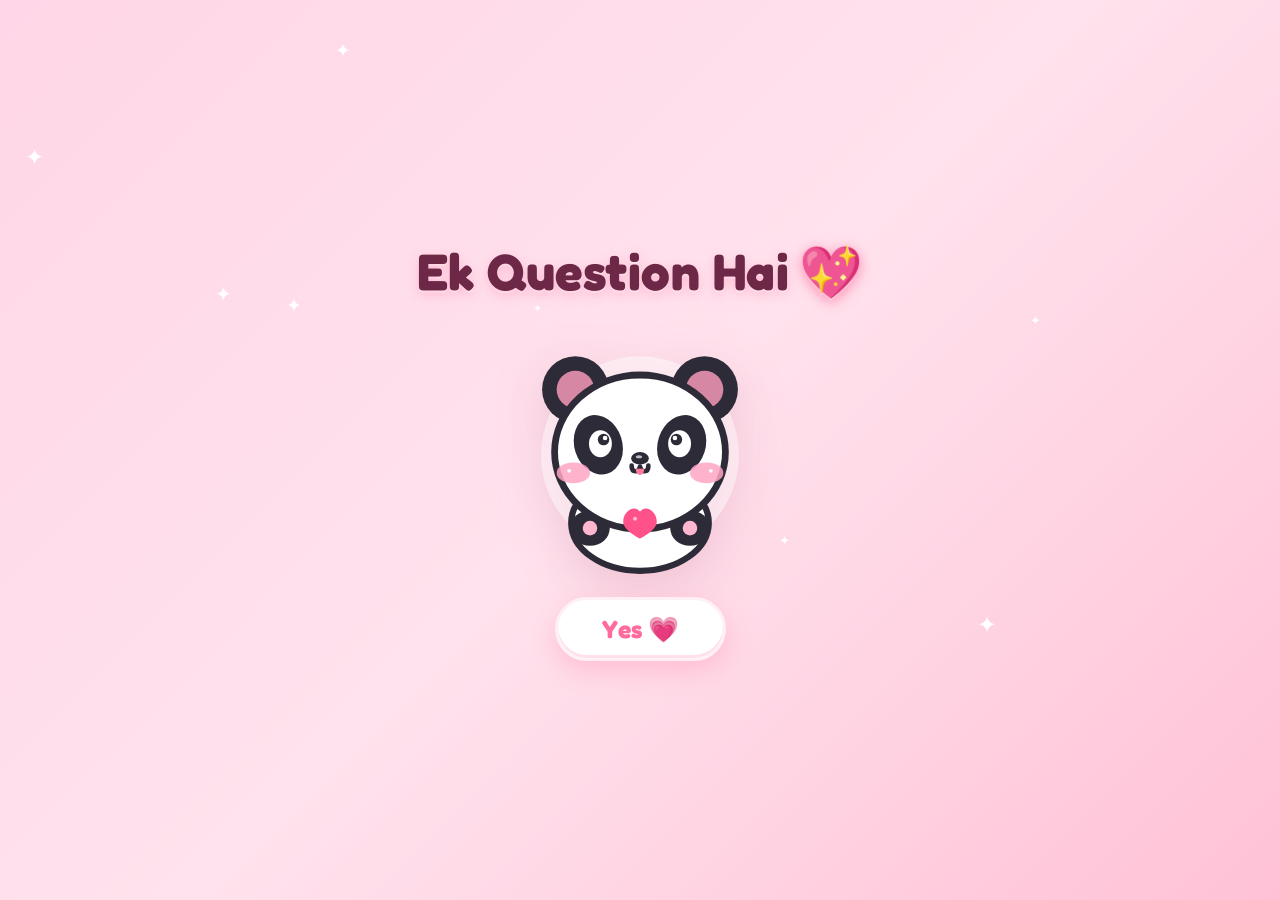
==== index.html @ 45eadbdf "done1" ====
<!DOCTYPE html>
<html lang="en">
<head>
  <meta charset="UTF-8">
  <meta name="viewport" content="width=device-width, initial-scale=1.0, maximum-scale=1.0, user-scalable=no">
  <title>Ek Question Hai 💖</title>
  
  <!-- Cute Google Fonts -->
  <link rel="preconnect" href="https://fonts.googleapis.com">
  <link rel="preconnect" href="https://fonts.gstatic.com" crossorigin>
  <link href="https://fonts.googleapis.com/css2?family=Fredoka:wght@400;500;600;700&family=Nunito:wght@600;700;800;900&display=swap" rel="stylesheet">

  <style>
    :root {
      --bg-start: #FFD6E7;
      --bg-end: #FFC1D6;
      --primary-pink: #FF6B9D;
      --primary-pink-dark: #FF4D87;
      --accent-pink: #FFA4C4;
      --text-color: #5C3246;
      --white: #FFFFFF;
      --shadow-soft: 0 10px 25px rgba(255, 107, 157, 0.25);
      --shadow-hover: 0 14px 30px rgba(255, 107, 157, 0.38);
    }

    * {
      margin: 0;
      padding: 0;
      box-sizing: border-box;
      user-select: none;
      -webkit-user-select: none;
    }

    html, body {
      width: 100%;
      height: 100%;
      overflow: hidden;
      font-family: 'Fredoka', 'Nunito', -apple-system, BlinkMacSystemFont, "Segoe UI", Roboto, cursive, sans-serif;
      background: linear-gradient(135deg, var(--bg-start) 0%, #FFE2ED 50%, var(--bg-end) 100%);
      color: var(--text-color);
    }

    /* Fullscreen Wrapper */
    .app-container {
      position: relative;
      width: 100%;
      height: 100%;
      display: flex;
      flex-direction: column;
      justify-content: center;
      align-items: center;
      transition: filter 0.4s ease, transform 0.4s ease;
      z-index: 10;
      padding: 20px;
    }

    /* Floating Particles Background */
    .background-decorations {
      position: fixed;
      top: 0;
      left: 0;
      width: 100%;
      height: 100%;
      pointer-events: none;
      overflow: hidden;
      z-index: 1;
    }

    .heart, .sparkle {
      position: absolute;
      opacity: 0;
      animation: floatUp 7s infinite linear;
    }

    @keyframes floatUp {
      0% {
        transform: translateY(110vh) scale(0.6) rotate(0deg);
        opacity: 0;
      }
      15% {
        opacity: 0.75;
      }
      80% {
        opacity: 0.75;
      }
      100% {
        transform: translateY(-15vh) scale(1.1) rotate(25deg);
        opacity: 0;
      }
    }

    @keyframes twinkle {
      0%, 100% {
        transform: scale(0.3) rotate(0deg);
        opacity: 0.2;
      }
      50% {
        transform: scale(1.2) rotate(45deg);
        opacity: 0.9;
      }
    }

    .twinkle-star {
      position: absolute;
      animation: twinkle 3s infinite ease-in-out;
    }

    /* Card / Content Container */
    .content-box {
      display: flex;
      flex-direction: column;
      align-items: center;
      justify-content: center;
      text-align: center;
      gap: 22px;
      z-index: 20;
    }

    /* Cute Heading */
    .title {
      font-size: clamp(2rem, 5.5vw, 3.2rem);
      font-weight: 700;
      color: #6d2847;
      text-shadow: 0 4px 12px rgba(255, 120, 166, 0.35), 0 2px 0 #ffffff88;
      letter-spacing: 0.5px;
      animation: gentlePulse 3s ease-in-out infinite;
      display: flex;
      align-items: center;
      gap: 10px;
    }

    .title .heart-icon {
      display: inline-block;
      animation: heartbeat 1.4s ease-in-out infinite;
      filter: drop-shadow(0 2px 6px rgba(255, 77, 135, 0.4));
    }

    @keyframes gentlePulse {
      0%, 100% { transform: scale(1); }
      50% { transform: scale(1.025); }
    }

    @keyframes heartbeat {
      0%, 100% { transform: scale(1); }
      14% { transform: scale(1.25); }
      28% { transform: scale(1); }
      42% { transform: scale(1.2); }
      70% { transform: scale(1); }
    }

    /* Panda Illustration Container */
    .panda-wrapper {
      position: relative;
      width: clamp(190px, 32vw, 250px);
      height: clamp(190px, 32vw, 250px);
      display: flex;
      align-items: center;
      justify-content: center;
      animation: pandaFloat 4s ease-in-out infinite;
      filter: drop-shadow(0 15px 25px rgba(180, 80, 120, 0.2));
    }

    .panda-svg {
      width: 100%;
      height: 100%;
      animation: pandaBreathe 4s ease-in-out infinite;
      transform-origin: center bottom;
    }

    @keyframes pandaFloat {
      0%, 100% {
        transform: translateY(0px) rotate(0deg);
      }
      25% {
        transform: translateY(-8px) rotate(-1.5deg);
      }
      75% {
        transform: translateY(5px) rotate(1.5deg);
      }
    }

    @keyframes pandaBreathe {
      0%, 100% {
        transform: scale(1, 1);
      }
      50% {
        transform: scale(1.035, 0.975);
      }
    }

    /* Yes Button */
    .btn-yes {
      position: relative;
      background: var(--white);
      color: var(--primary-pink);
      border: 3px solid #FFF0F5;
      outline: none;
      padding: 14px 44px;
      font-size: clamp(1.25rem, 3.2vw, 1.55rem);
      font-family: inherit;
      font-weight: 700;
      border-radius: 50px;
      cursor: pointer;
      box-shadow: var(--shadow-soft), inset 0 -3px 0 #ffe0eb;
      transition: all 0.25s cubic-bezier(0.34, 1.56, 0.64, 1);
      display: flex;
      align-items: center;
      gap: 10px;
    }

    .btn-yes:hover {
      transform: translateY(-5px) scale(1.06);
      box-shadow: var(--shadow-hover), inset 0 -3px 0 #ffe0eb;
      background: #FFFFFF;
      color: var(--primary-pink-dark);
      border-color: #ffffff;
    }

    .btn-yes:active {
      transform: translateY(2px) scale(0.96);
      box-shadow: 0 4px 10px rgba(255, 107, 157, 0.25);
    }

    /* Modal Backdrop / Overlay */
    .modal-overlay {
      position: fixed;
      top: 0;
      left: 0;
      width: 100%;
      height: 100%;
      background: rgba(80, 20, 50, 0.28);
      backdrop-filter: blur(8px);
      -webkit-backdrop-filter: blur(8px);
      display: flex;
      align-items: center;
      justify-content: center;
      opacity: 0;
      visibility: hidden;
      transition: opacity 0.35s ease, visibility 0.35s ease;
      z-index: 100;
      padding: 20px;
    }

    .modal-overlay.active {
      opacity: 1;
      visibility: visible;
    }

    /* Modal Card */
    .modal-card {
      background: rgba(255, 255, 255, 0.94);
      backdrop-filter: blur(16px);
      -webkit-backdrop-filter: blur(16px);
      border: 3px solid rgba(255, 255, 255, 0.9);
      border-radius: 36px;
      padding: clamp(28px, 6vw, 42px) clamp(24px, 5vw, 38px);
      width: 100%;
      max-width: 440px;
      text-align: center;
      box-shadow: 0 25px 60px rgba(180, 60, 110, 0.25), 0 0 0 1px rgba(255, 255, 255, 0.6);
      transform: scale(0.7) translateY(20px);
      opacity: 0;
      transition: transform 0.4s cubic-bezier(0.34, 1.56, 0.64, 1), opacity 0.35s ease;
      display: flex;
      flex-direction: column;
      align-items: center;
      gap: 20px;
    }

    .modal-overlay.active .modal-card {
      transform: scale(1) translateY(0);
      opacity: 1;
    }

    .modal-overlay.closing .modal-card {
      transform: scale(0.85) translateY(15px);
      opacity: 0;
    }

    /* Modal Title */
    .modal-title {
      font-size: clamp(1.6rem, 4.5vw, 2.1rem);
      font-weight: 700;
      color: #632342;
      line-height: 1.35;
      text-shadow: 0 2px 4px rgba(255, 107, 157, 0.15);
    }

    /* Tiny Smiling Panda in Modal */
    .mini-panda-box {
      width: 110px;
      height: 110px;
      margin: 4px auto;
      filter: drop-shadow(0 8px 16px rgba(255, 105, 180, 0.2));
      animation: miniPandaWiggle 3s ease-in-out infinite;
    }

    @keyframes miniPandaWiggle {
      0%, 100% { transform: rotate(0deg) scale(1); }
      25% { transform: rotate(-5deg) scale(1.05); }
      75% { transform: rotate(5deg) scale(1.05); }
    }

    /* Modal Close Button */
    .btn-close {
      background: linear-gradient(135deg, #FF7BA5, #FF528A);
      color: var(--white);
      border: none;
      outline: none;
      padding: 12px 36px;
      font-size: 1.2rem;
      font-family: inherit;
      font-weight: 700;
      border-radius: 50px;
      cursor: pointer;
      box-shadow: 0 8px 20px rgba(255, 82, 138, 0.38), inset 0 2px 0 rgba(255, 255, 255, 0.35);
      transition: all 0.2s cubic-bezier(0.34, 1.56, 0.64, 1);
      letter-spacing: 0.3px;
    }

    .btn-close:hover {
      transform: translateY(-3px) scale(1.06);
      box-shadow: 0 12px 24px rgba(255, 82, 138, 0.48);
      background: linear-gradient(135deg, #FF6998, #FF407A);
    }

    .btn-close:active {
      transform: translateY(1px) scale(0.96);
    }

    /* Confetti Particle on Click */
    .burst-heart {
      position: fixed;
      pointer-events: none;
      z-index: 150;
      animation: heartBurst 1.2s forwards cubic-bezier(0.12, 0.84, 0.4, 1);
    }

    @keyframes heartBurst {
      0% {
        transform: translate(0, 0) scale(0.4) rotate(0deg);
        opacity: 1;
      }
      100% {
        transform: translate(var(--tx), var(--ty)) scale(1.4) rotate(var(--rot));
        opacity: 0;
      }
    }
  </style>
</head>
<body>

  <!-- Floating Background Hearts & Sparkles -->
  <div class="background-decorations" id="bgDecorations"></div>

  <!-- Main View -->
  <main class="app-container" id="appContainer">
    <div class="content-box">
      <!-- Heading -->
      <h1 class="title">
        Ek Question Hai <span class="heart-icon">💖</span>
      </h1>

      <!-- Cute Panda SVG -->
      <div class="panda-wrapper" aria-label="Cute Kawaii Panda">
        <svg class="panda-svg" viewBox="0 0 240 240" fill="none" xmlns="http://www.w3.org/2000/svg">
          <!-- Soft Background Glow -->
          <circle cx="120" cy="125" r="95" fill="rgba(255, 255, 255, 0.45)" />

          <!-- Panda Ears -->
          <!-- Left Ear -->
          <circle cx="58" cy="62" r="32" fill="#2E2B38" />
          <circle cx="58" cy="62" r="18" fill="#FF9EBE" opacity="0.8" />
          <!-- Right Ear -->
          <circle cx="182" cy="62" r="32" fill="#2E2B38" />
          <circle cx="182" cy="62" r="18" fill="#FF9EBE" opacity="0.8" />

          <!-- Panda Body (Peeking behind head) -->
          <ellipse cx="120" cy="190" rx="66" ry="46" fill="#FFFFFF" stroke="#2E2B38" stroke-width="6" />
          
          <!-- Cute Paws holding small heart -->
          <ellipse cx="72" cy="195" rx="19" ry="17" fill="#2E2B38" />
          <circle cx="72" cy="195" r="7" fill="#FFB7CF" />
          <ellipse cx="168" cy="195" rx="19" ry="17" fill="#2E2B38" />
          <circle cx="168" cy="195" r="7" fill="#FFB7CF" />

          <!-- Panda Head -->
          <ellipse cx="120" cy="122" rx="82" ry="74" fill="#FFFFFF" stroke="#2E2B38" stroke-width="6.5" />

          <!-- Eye Patches (Rotated kawaii oval patches) -->
          <ellipse cx="80" cy="115" rx="23" ry="29" fill="#2E2B38" transform="rotate(-18 80 115)" />
          <ellipse cx="160" cy="115" rx="23" ry="29" fill="#2E2B38" transform="rotate(18 160 115)" />

          <!-- Sparkly Eyes -->
          <!-- Left Eye -->
          <ellipse cx="82" cy="114" rx="11" ry="13" fill="#FFFFFF" />
          <circle cx="85" cy="110" r="5.5" fill="#2E2B38" />
          <circle cx="86.5" cy="108.5" r="2.2" fill="#FFFFFF" />
          <circle cx="80" cy="118" r="1.6" fill="#FFFFFF" />

          <!-- Right Eye -->
          <ellipse cx="158" cy="114" rx="11" ry="13" fill="#FFFFFF" />
          <circle cx="155" cy="110" r="5.5" fill="#2E2B38" />
          <circle cx="153.5" cy="108.5" r="2.2" fill="#FFFFFF" />
          <circle cx="160" cy="118" r="1.6" fill="#FFFFFF" />

          <!-- Rosy Blushing Cheeks -->
          <ellipse cx="56" cy="142" rx="16" ry="10" fill="#FFA5C3" opacity="0.85" />
          <ellipse cx="184" cy="142" rx="16" ry="10" fill="#FFA5C3" opacity="0.85" />
          <!-- Tiny Cheek Sparkles -->
          <circle cx="52" cy="140" r="1.8" fill="#FFFFFF" />
          <circle cx="188" cy="140" r="1.8" fill="#FFFFFF" />

          <!-- Cute Nose -->
          <ellipse cx="120" cy="128" rx="8.5" ry="6" fill="#2E2B38" />
          <ellipse cx="119" cy="126.5" rx="3" ry="1.5" fill="#FFFFFF" opacity="0.7" />

          <!-- Happy Cat/W-shaped Mouth -->
          <path d="M 112 135 C 112 142 119 142 120 136 C 121 142 128 142 128 135" stroke="#2E2B38" stroke-width="4.5" stroke-linecap="round" stroke-linejoin="round" fill="none" />
          
          <!-- Open sweet smile tongue -->
          <path d="M 116 138 C 116 146 124 146 124 138 Z" fill="#FF7B9D" />

          <!-- Little Heart Between Paws -->
          <g transform="translate(120, 186) scale(0.95)">
            <path d="M 0 -7 C -6 -15 -17 -7 -17 3 C -17 12 0 20 0 20 C 0 20 17 12 17 3 C 17 -7 6 -15 0 -7 Z" fill="#FF528A" />
            <circle cx="-5" cy="0" r="2" fill="#FFFFFF" opacity="0.6" />
          </g>
        </svg>
      </div>

      <!-- Yes Button -->
      <button class="btn-yes" id="yesBtn" aria-haspopup="dialog">
        Yes 💗
      </button>
    </div>
  </main>

  <!-- Cute Modal Popup -->
  <div class="modal-overlay" id="modalOverlay" role="dialog" aria-modal="true" aria-labelledby="modalQuestion">
    <div class="modal-card">
      <h2 class="modal-title" id="modalQuestion">
        Kaisi hai Rasmaliii?? 🥹💕
      </h2>

      <!-- Tiny Smiling Panda Face -->
      <div class="mini-panda-box">
        <svg viewBox="0 0 160 140" fill="none" xmlns="http://www.w3.org/2000/svg" style="width:100%; height:100%;">
          <!-- Ears -->
          <circle cx="36" cy="36" r="22" fill="#2E2B38" />
          <circle cx="36" cy="36" r="12" fill="#FF9EBE" opacity="0.8" />
          <circle cx="124" cy="36" r="22" fill="#2E2B38" />
          <circle cx="124" cy="36" r="12" fill="#FF9EBE" opacity="0.8" />

          <!-- Face Base -->
          <ellipse cx="80" cy="80" rx="58" ry="50" fill="#FFFFFF" stroke="#2E2B38" stroke-width="5" />

          <!-- Eye Patches -->
          <ellipse cx="52" cy="74" rx="16" ry="20" fill="#2E2B38" transform="rotate(-15 52 74)" />
          <ellipse cx="108" cy="74" rx="16" ry="20" fill="#2E2B38" transform="rotate(15 108 74)" />

          <!-- Happy Curved Closed Eyes (Smiling ^_^) -->
          <path d="M 45 74 Q 52 66 59 74" stroke="#FFFFFF" stroke-width="4.5" stroke-linecap="round" fill="none" />
          <path d="M 101 74 Q 108 66 115 74" stroke="#FFFFFF" stroke-width="4.5" stroke-linecap="round" fill="none" />

          <!-- Rosy Cheeks -->
          <ellipse cx="36" cy="94" rx="12" ry="7.5" fill="#FFA5C3" opacity="0.9" />
          <ellipse cx="124" cy="94" rx="12" ry="7.5" fill="#FFA5C3" opacity="0.9" />

          <!-- Nose -->
          <ellipse cx="80" cy="84" rx="6" ry="4.5" fill="#2E2B38" />

          <!-- Cute Open Smile -->
          <path d="M 74 91 Q 80 99 86 91" stroke="#2E2B38" stroke-width="3.5" stroke-linecap="round" fill="none" />
          <path d="M 76 92 C 76 98 84 98 84 92 Z" fill="#FF6B9D" />
        </svg>
      </div>

      <!-- Close Button -->
      <button class="btn-close" id="closeBtn">
        Hehe 💖
      </button>
    </div>
  </div>

  <!-- Vanilla JavaScript Logic -->
  <script>
    document.addEventListener('DOMContentLoaded', () => {
      const yesBtn = document.getElementById('yesBtn');
      const closeBtn = document.getElementById('closeBtn');
      const modalOverlay = document.getElementById('modalOverlay');
      const bgDecorations = document.getElementById('bgDecorations');

      // Decorative Floating Hearts & Stars
      const heartSymbols = ['💖', '💕', '🌸', '✨', '💗', '🍓', '🧁'];
      const particleCount = 24;

      for (let i = 0; i < particleCount; i++) {
        const item = document.createElement('div');
        const isHeart = Math.random() > 0.35;
        
        if (isHeart) {
          item.className = 'heart';
          item.textContent = heartSymbols[Math.floor(Math.random() * heartSymbols.length)];
          item.style.fontSize = `${Math.random() * 18 + 14}px`;
          item.style.left = `${Math.random() * 96}%`;
          item.style.animationDuration = `${Math.random() * 5 + 6}s`;
          item.style.animationDelay = `${Math.random() * 7}s`;
        } else {
          item.className = 'twinkle-star';
          item.textContent = '✦';
          item.style.color = '#FFFFFF';
          item.style.fontSize = `${Math.random() * 14 + 10}px`;
          item.style.left = `${Math.random() * 95}%`;
          item.style.top = `${Math.random() * 90}%`;
          item.style.animationDuration = `${Math.random() * 2 + 2}s`;
          item.style.animationDelay = `${Math.random() * 3}s`;
        }
        
        bgDecorations.appendChild(item);
      }

      // Heart Burst effect on Yes click
      function createHeartBurst(x, y) {
        const burstCount = 16;
        const emojis = ['💖', '💕', '💗', '✨', '🌸'];

        for (let i = 0; i < burstCount; i++) {
          const heart = document.createElement('div');
          heart.className = 'burst-heart';
          heart.textContent = emojis[Math.floor(Math.random() * emojis.length)];

          const angle = (Math.PI * 2 * i) / burstCount + (Math.random() - 0.5) * 0.5;
          const distance = Math.random() * 110 + 70;
          const tx = `${Math.cos(angle) * distance}px`;
          const ty = `${Math.sin(angle) * distance - 20}px`;
          const rot = `${(Math.random() - 0.5) * 80}deg`;

          heart.style.setProperty('--tx', tx);
          heart.style.setProperty('--ty', ty);
          heart.style.setProperty('--rot', rot);
          heart.style.left = `${x}px`;
          heart.style.top = `${y}px`;
          heart.style.fontSize = `${Math.random() * 16 + 18}px`;

          document.body.appendChild(heart);

          setTimeout(() => {
            heart.remove();
          }, 1200);
        }
      }

      // Open Modal
      yesBtn.addEventListener('click', (e) => {
        const rect = yesBtn.getBoundingClientRect();
        const centerX = rect.left + rect.width / 2;
        const centerY = rect.top + rect.height / 2;
        createHeartBurst(centerX, centerY);

        modalOverlay.classList.remove('closing');
        modalOverlay.classList.add('active');
      });

      // Close Modal Function
      function closeModal() {
        modalOverlay.classList.add('closing');
        setTimeout(() => {
          modalOverlay.classList.remove('active');
          modalOverlay.classList.remove('closing');
        }, 350);
      }

      closeBtn.addEventListener('click', closeModal);

      // Close on clicking backdrop outside card
      modalOverlay.addEventListener('click', (e) => {
        if (e.target === modalOverlay) {
          closeModal();
        }
      });

      // ESC key to close
      document.addEventListener('keydown', (e) => {
        if (e.key === 'Escape' && modalOverlay.classList.contains('active')) {
          closeModal();
        }
      });
    });
  </script>
</body>
</html>
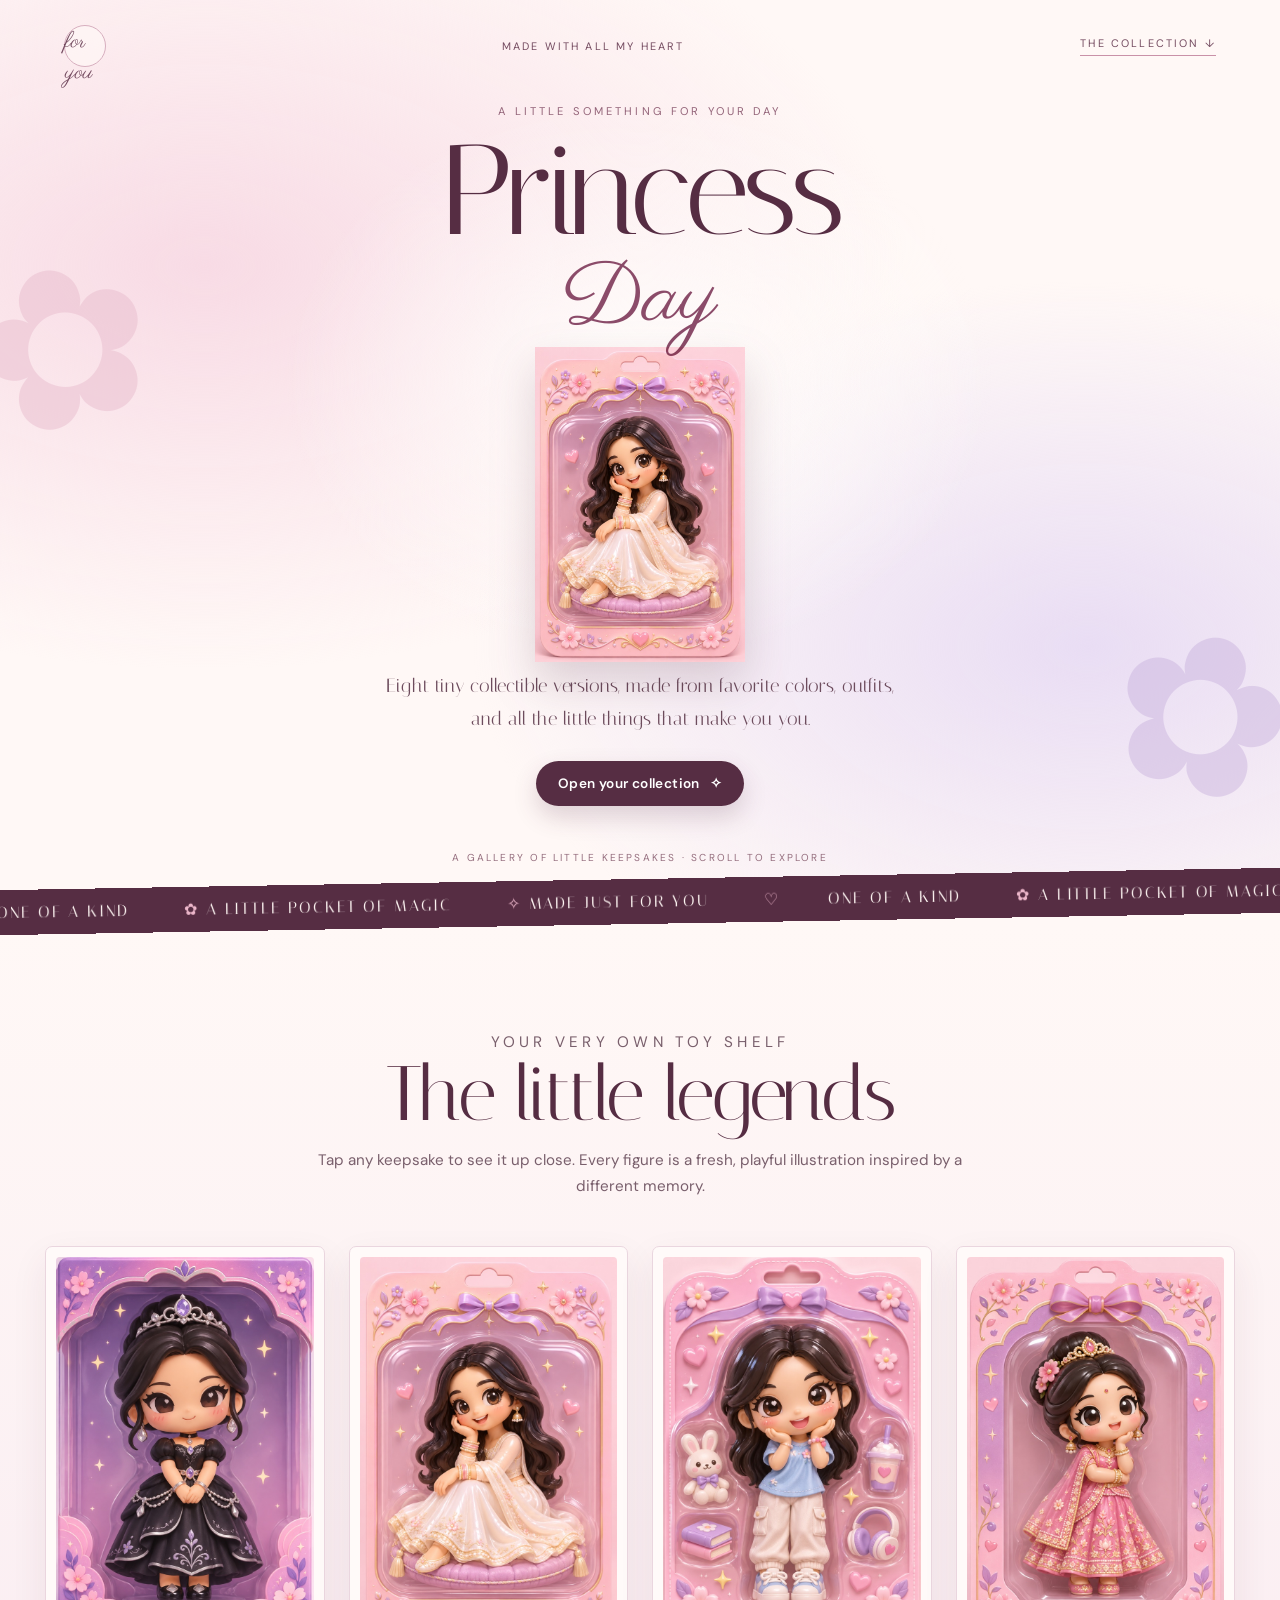
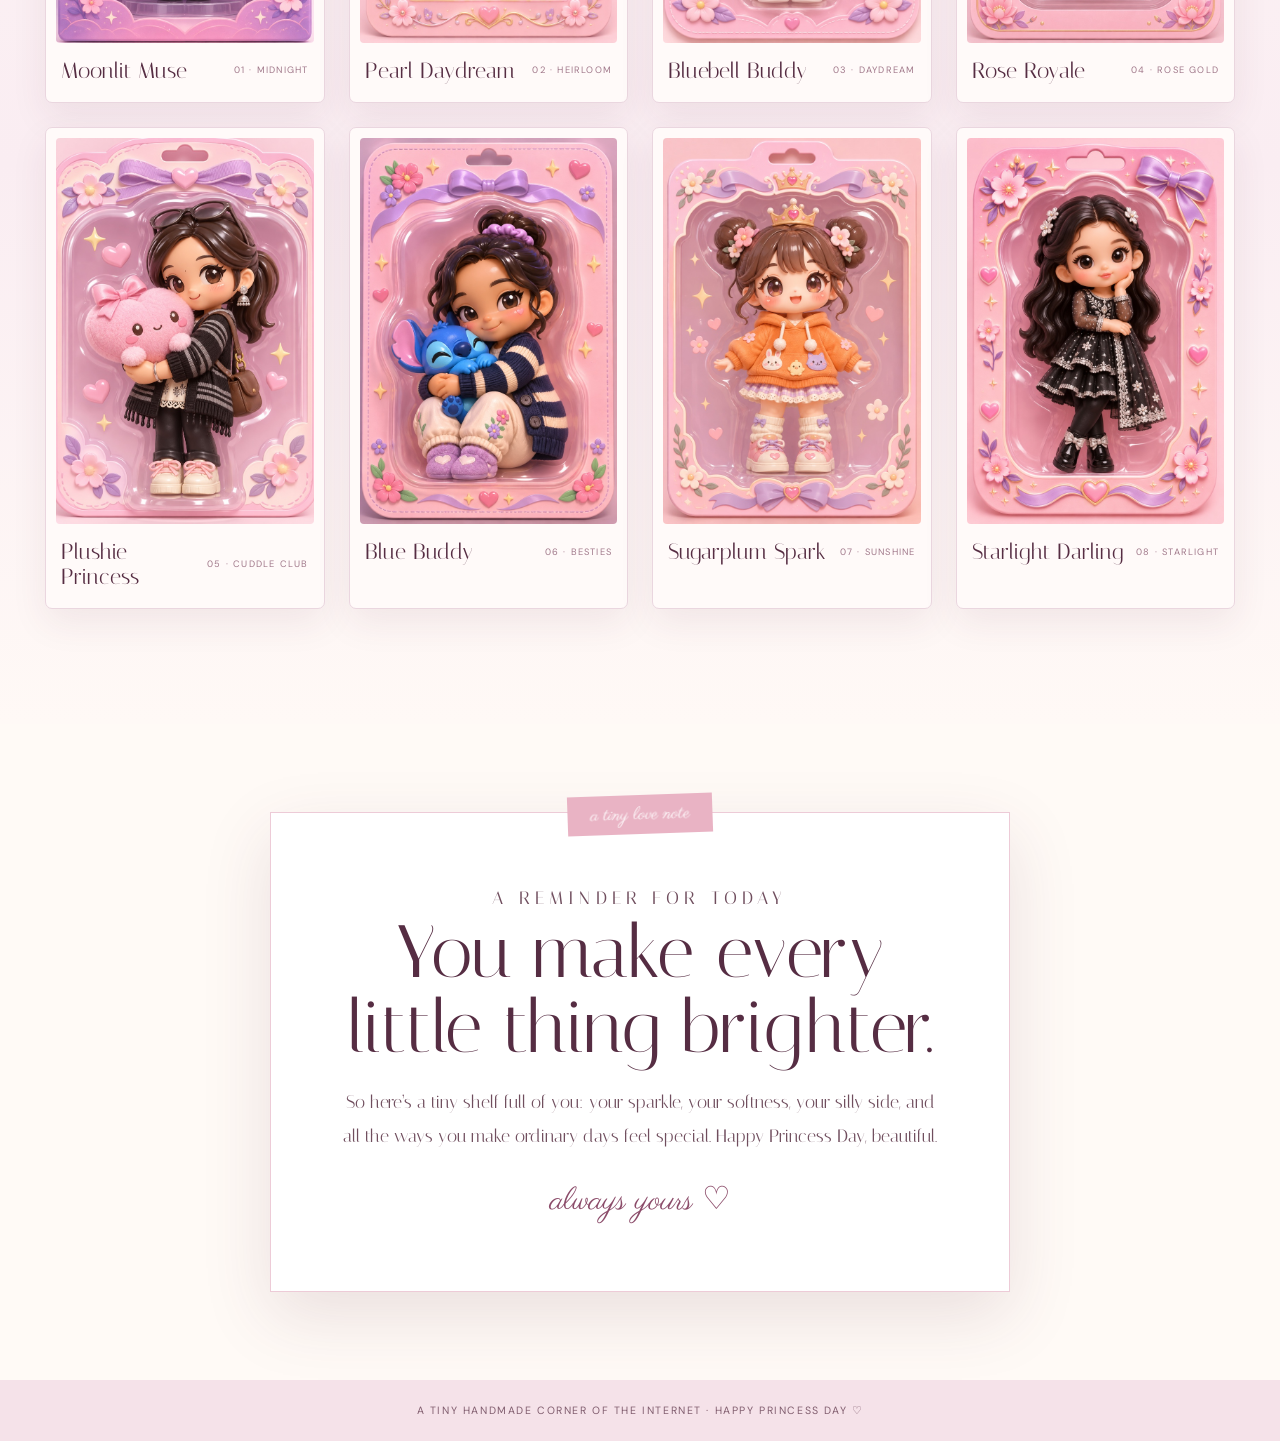
==== commit a4e9572e: "Create Princess Day collectible figure gallery" ====
--- a/index.html
+++ b/index.html
@@ -1,592 +1,105 @@
-<!DOCTYPE html>
+<!doctype html>
 <html lang="en">
 <head>
-  <meta charset="UTF-8">
-  <meta name="viewport" content="width=device-width, initial-scale=1.0, maximum-scale=1.0, user-scalable=no">
-  <title>Ek Question Hai 💖</title>
-  
-  <!-- Cute Google Fonts -->
+  <meta charset="utf-8">
+  <meta name="viewport" content="width=device-width, initial-scale=1">
+  <meta name="theme-color" content="#f8dce7">
+  <meta name="description" content="A little Princess Day collection of custom kawaii collectible figures, made just for you.">
+  <title>Princess Day — A Little Figure Collection</title>
   <link rel="preconnect" href="https://fonts.googleapis.com">
   <link rel="preconnect" href="https://fonts.gstatic.com" crossorigin>
-  <link href="https://fonts.googleapis.com/css2?family=Fredoka:wght@400;500;600;700&family=Nunito:wght@600;700;800;900&display=swap" rel="stylesheet">
-
+  <link href="https://fonts.googleapis.com/css2?family=DM+Sans:wght@400;500;600;700&family=Italiana&family=Parisienne&display=swap" rel="stylesheet">
   <style>
-    :root {
-      --bg-start: #FFD6E7;
-      --bg-end: #FFC1D6;
-      --primary-pink: #FF6B9D;
-      --primary-pink-dark: #FF4D87;
-      --accent-pink: #FFA4C4;
-      --text-color: #5C3246;
-      --white: #FFFFFF;
-      --shadow-soft: 0 10px 25px rgba(255, 107, 157, 0.25);
-      --shadow-hover: 0 14px 30px rgba(255, 107, 157, 0.38);
-    }
-
-    * {
-      margin: 0;
-      padding: 0;
-      box-sizing: border-box;
-      user-select: none;
-      -webkit-user-select: none;
-    }
-
-    html, body {
-      width: 100%;
-      height: 100%;
-      overflow: hidden;
-      font-family: 'Fredoka', 'Nunito', -apple-system, BlinkMacSystemFont, "Segoe UI", Roboto, cursive, sans-serif;
-      background: linear-gradient(135deg, var(--bg-start) 0%, #FFE2ED 50%, var(--bg-end) 100%);
-      color: var(--text-color);
-    }
-
-    /* Fullscreen Wrapper */
-    .app-container {
-      position: relative;
-      width: 100%;
-      height: 100%;
-      display: flex;
-      flex-direction: column;
-      justify-content: center;
-      align-items: center;
-      transition: filter 0.4s ease, transform 0.4s ease;
-      z-index: 10;
-      padding: 20px;
-    }
-
-    /* Floating Particles Background */
-    .background-decorations {
-      position: fixed;
-      top: 0;
-      left: 0;
-      width: 100%;
-      height: 100%;
-      pointer-events: none;
-      overflow: hidden;
-      z-index: 1;
-    }
-
-    .heart, .sparkle {
-      position: absolute;
-      opacity: 0;
-      animation: floatUp 7s infinite linear;
-    }
-
-    @keyframes floatUp {
-      0% {
-        transform: translateY(110vh) scale(0.6) rotate(0deg);
-        opacity: 0;
-      }
-      15% {
-        opacity: 0.75;
-      }
-      80% {
-        opacity: 0.75;
-      }
-      100% {
-        transform: translateY(-15vh) scale(1.1) rotate(25deg);
-        opacity: 0;
-      }
-    }
-
-    @keyframes twinkle {
-      0%, 100% {
-        transform: scale(0.3) rotate(0deg);
-        opacity: 0.2;
-      }
-      50% {
-        transform: scale(1.2) rotate(45deg);
-        opacity: 0.9;
-      }
-    }
-
-    .twinkle-star {
-      position: absolute;
-      animation: twinkle 3s infinite ease-in-out;
-    }
-
-    /* Card / Content Container */
-    .content-box {
-      display: flex;
-      flex-direction: column;
-      align-items: center;
-      justify-content: center;
-      text-align: center;
-      gap: 22px;
-      z-index: 20;
-    }
-
-    /* Cute Heading */
-    .title {
-      font-size: clamp(2rem, 5.5vw, 3.2rem);
-      font-weight: 700;
-      color: #6d2847;
-      text-shadow: 0 4px 12px rgba(255, 120, 166, 0.35), 0 2px 0 #ffffff88;
-      letter-spacing: 0.5px;
-      animation: gentlePulse 3s ease-in-out infinite;
-      display: flex;
-      align-items: center;
-      gap: 10px;
-    }
-
-    .title .heart-icon {
-      display: inline-block;
-      animation: heartbeat 1.4s ease-in-out infinite;
-      filter: drop-shadow(0 2px 6px rgba(255, 77, 135, 0.4));
-    }
-
-    @keyframes gentlePulse {
-      0%, 100% { transform: scale(1); }
-      50% { transform: scale(1.025); }
-    }
-
-    @keyframes heartbeat {
-      0%, 100% { transform: scale(1); }
-      14% { transform: scale(1.25); }
-      28% { transform: scale(1); }
-      42% { transform: scale(1.2); }
-      70% { transform: scale(1); }
-    }
-
-    /* Panda Illustration Container */
-    .panda-wrapper {
-      position: relative;
-      width: clamp(190px, 32vw, 250px);
-      height: clamp(190px, 32vw, 250px);
-      display: flex;
-      align-items: center;
-      justify-content: center;
-      animation: pandaFloat 4s ease-in-out infinite;
-      filter: drop-shadow(0 15px 25px rgba(180, 80, 120, 0.2));
-    }
-
-    .panda-svg {
-      width: 100%;
-      height: 100%;
-      animation: pandaBreathe 4s ease-in-out infinite;
-      transform-origin: center bottom;
-    }
-
-    @keyframes pandaFloat {
-      0%, 100% {
-        transform: translateY(0px) rotate(0deg);
-      }
-      25% {
-        transform: translateY(-8px) rotate(-1.5deg);
-      }
-      75% {
-        transform: translateY(5px) rotate(1.5deg);
-      }
-    }
-
-    @keyframes pandaBreathe {
-      0%, 100% {
-        transform: scale(1, 1);
-      }
-      50% {
-        transform: scale(1.035, 0.975);
-      }
-    }
-
-    /* Yes Button */
-    .btn-yes {
-      position: relative;
-      background: var(--white);
-      color: var(--primary-pink);
-      border: 3px solid #FFF0F5;
-      outline: none;
-      padding: 14px 44px;
-      font-size: clamp(1.25rem, 3.2vw, 1.55rem);
-      font-family: inherit;
-      font-weight: 700;
-      border-radius: 50px;
-      cursor: pointer;
-      box-shadow: var(--shadow-soft), inset 0 -3px 0 #ffe0eb;
-      transition: all 0.25s cubic-bezier(0.34, 1.56, 0.64, 1);
-      display: flex;
-      align-items: center;
-      gap: 10px;
-    }
-
-    .btn-yes:hover {
-      transform: translateY(-5px) scale(1.06);
-      box-shadow: var(--shadow-hover), inset 0 -3px 0 #ffe0eb;
-      background: #FFFFFF;
-      color: var(--primary-pink-dark);
-      border-color: #ffffff;
-    }
-
-    .btn-yes:active {
-      transform: translateY(2px) scale(0.96);
-      box-shadow: 0 4px 10px rgba(255, 107, 157, 0.25);
-    }
-
-    /* Modal Backdrop / Overlay */
-    .modal-overlay {
-      position: fixed;
-      top: 0;
-      left: 0;
-      width: 100%;
-      height: 100%;
-      background: rgba(80, 20, 50, 0.28);
-      backdrop-filter: blur(8px);
-      -webkit-backdrop-filter: blur(8px);
-      display: flex;
-      align-items: center;
-      justify-content: center;
-      opacity: 0;
-      visibility: hidden;
-      transition: opacity 0.35s ease, visibility 0.35s ease;
-      z-index: 100;
-      padding: 20px;
-    }
-
-    .modal-overlay.active {
-      opacity: 1;
-      visibility: visible;
-    }
-
-    /* Modal Card */
-    .modal-card {
-      background: rgba(255, 255, 255, 0.94);
-      backdrop-filter: blur(16px);
-      -webkit-backdrop-filter: blur(16px);
-      border: 3px solid rgba(255, 255, 255, 0.9);
-      border-radius: 36px;
-      padding: clamp(28px, 6vw, 42px) clamp(24px, 5vw, 38px);
-      width: 100%;
-      max-width: 440px;
-      text-align: center;
-      box-shadow: 0 25px 60px rgba(180, 60, 110, 0.25), 0 0 0 1px rgba(255, 255, 255, 0.6);
-      transform: scale(0.7) translateY(20px);
-      opacity: 0;
-      transition: transform 0.4s cubic-bezier(0.34, 1.56, 0.64, 1), opacity 0.35s ease;
-      display: flex;
-      flex-direction: column;
-      align-items: center;
-      gap: 20px;
-    }
-
-    .modal-overlay.active .modal-card {
-      transform: scale(1) translateY(0);
-      opacity: 1;
-    }
-
-    .modal-overlay.closing .modal-card {
-      transform: scale(0.85) translateY(15px);
-      opacity: 0;
-    }
-
-    /* Modal Title */
-    .modal-title {
-      font-size: clamp(1.6rem, 4.5vw, 2.1rem);
-      font-weight: 700;
-      color: #632342;
-      line-height: 1.35;
-      text-shadow: 0 2px 4px rgba(255, 107, 157, 0.15);
-    }
-
-    /* Tiny Smiling Panda in Modal */
-    .mini-panda-box {
-      width: 110px;
-      height: 110px;
-      margin: 4px auto;
-      filter: drop-shadow(0 8px 16px rgba(255, 105, 180, 0.2));
-      animation: miniPandaWiggle 3s ease-in-out infinite;
-    }
-
-    @keyframes miniPandaWiggle {
-      0%, 100% { transform: rotate(0deg) scale(1); }
-      25% { transform: rotate(-5deg) scale(1.05); }
-      75% { transform: rotate(5deg) scale(1.05); }
-    }
-
-    /* Modal Close Button */
-    .btn-close {
-      background: linear-gradient(135deg, #FF7BA5, #FF528A);
-      color: var(--white);
-      border: none;
-      outline: none;
-      padding: 12px 36px;
-      font-size: 1.2rem;
-      font-family: inherit;
-      font-weight: 700;
-      border-radius: 50px;
-      cursor: pointer;
-      box-shadow: 0 8px 20px rgba(255, 82, 138, 0.38), inset 0 2px 0 rgba(255, 255, 255, 0.35);
-      transition: all 0.2s cubic-bezier(0.34, 1.56, 0.64, 1);
-      letter-spacing: 0.3px;
-    }
-
-    .btn-close:hover {
-      transform: translateY(-3px) scale(1.06);
-      box-shadow: 0 12px 24px rgba(255, 82, 138, 0.48);
-      background: linear-gradient(135deg, #FF6998, #FF407A);
-    }
-
-    .btn-close:active {
-      transform: translateY(1px) scale(0.96);
-    }
-
-    /* Confetti Particle on Click */
-    .burst-heart {
-      position: fixed;
-      pointer-events: none;
-      z-index: 150;
-      animation: heartBurst 1.2s forwards cubic-bezier(0.12, 0.84, 0.4, 1);
-    }
-
-    @keyframes heartBurst {
-      0% {
-        transform: translate(0, 0) scale(0.4) rotate(0deg);
-        opacity: 1;
-      }
-      100% {
-        transform: translate(var(--tx), var(--ty)) scale(1.4) rotate(var(--rot));
-        opacity: 0;
-      }
-    }
+    :root{--wine:#562d43;--berry:#8b4b69;--pink:#eea9c1;--pale:#fff8f6;--lilac:#d9c5ee;--gold:#bd9361;--ink:#483340;--shadow:0 24px 65px rgba(94,48,70,.13)}
+    *{box-sizing:border-box}
+    html{scroll-behavior:smooth}
+    body{margin:0;background:var(--pale);color:var(--ink);font-family:"DM Sans",sans-serif}
+    a{color:inherit}
+    .topbar{position:absolute;z-index:2;top:0;left:0;width:100%;display:flex;align-items:center;justify-content:space-between;padding:25px clamp(20px,5vw,70px);font-size:.68rem;letter-spacing:.2em;text-transform:uppercase;color:#744b60}
+    .seal{width:42px;height:42px;border:1px solid #d6aebe;border-radius:50%;display:grid;place-items:center;font:1.4rem Parisienne;text-transform:none;letter-spacing:0;background:#fff8f6a8}
+    .topbar a{text-decoration:none;border-bottom:1px solid #c991a8;padding-bottom:5px}
+    .hero{min-height:94svh;display:grid;place-items:center;position:relative;overflow:hidden;padding:104px 22px 80px;text-align:center;background:radial-gradient(ellipse at 50% 43%,#fffdfb 0,transparent 39%),radial-gradient(ellipse at 16% 30%,#f8dbe5 0,transparent 46%),radial-gradient(ellipse at 85% 73%,#e9ddf4 0,transparent 40%),#fff8f6}
+    .hero:before,.hero:after{content:"✿";position:absolute;color:#e7b9cb;opacity:.46;font-size:clamp(7rem,17vw,14rem);line-height:1;pointer-events:none}
+    .hero:before{left:-2%;top:27%;transform:rotate(-18deg)}.hero:after{right:-1%;bottom:7%;color:#c8b1dd;transform:rotate(17deg)}
+    .hero-inner{max-width:870px;position:relative;z-index:1;animation:rise .9s cubic-bezier(.2,.8,.2,1) both}
+    .eyebrow{font-size:.7rem;letter-spacing:.28em;text-transform:uppercase;color:#94657a;margin:0 0 20px}
+    h1,h2,h3,p{margin-top:0}
+    h1{font:400 clamp(4rem,10vw,8.5rem)/.83 Italiana,serif;letter-spacing:-.045em;color:var(--wine);margin:0}
+    h1 em{display:block;font:clamp(2.5rem,7vw,5.2rem)/1 Parisienne,cursive;color:var(--berry);letter-spacing:0;margin-top:.16em}
+    .hero-art{display:block;width:min(27vw,210px);min-width:125px;margin:6px auto -10px;filter:drop-shadow(0 20px 22px rgba(96,54,76,.2));animation:float 5s ease-in-out infinite;mix-blend-mode:multiply}
+    .hero-copy{font:1.2rem/1.7 Italiana,serif;color:#6d4c5d;max-width:540px;margin:18px auto 26px}
+    .button{display:inline-flex;align-items:center;gap:10px;background:var(--wine);color:white;text-decoration:none;border:0;border-radius:99px;padding:14px 22px;font:600 .85rem "DM Sans",sans-serif;letter-spacing:.03em;box-shadow:0 11px 25px #562d4330;cursor:pointer;transition:transform .2s,background .2s}
+    .button:hover{transform:translateY(-3px);background:#75425c}
+    .scroll-note{position:absolute;bottom:22px;left:0;width:100%;font-size:.63rem;letter-spacing:.22em;text-transform:uppercase;color:#956e7e}
+    .ribbon{overflow:hidden;background:var(--wine);color:#fff7f4;padding:13px 0;transform:rotate(-1deg);margin:-7px -4px 0;position:relative;z-index:1}
+    .ribbon-track{display:flex;width:max-content;animation:marquee 28s linear infinite}
+    .ribbon span{white-space:nowrap;font:1rem Italiana,serif;letter-spacing:.12em;padding-right:3rem}.ribbon b{color:#edb7cb;font-weight:400;padding-left:3rem}
+    .collection{padding:105px 22px 115px;background:linear-gradient(180deg,#fff8f6,#faedf2 60%,#fff9f6)}
+    .section-head{max-width:690px;margin:0 auto 46px;text-align:center}
+    .section-head h2{font:400 clamp(2.8rem,6vw,5rem)/1 Italiana,serif;color:var(--wine);margin:0 0 14px;letter-spacing:-.025em}
+    .section-head p{font-size:.95rem;line-height:1.75;color:#795f6c;margin:0}
+    .grid{max-width:1190px;margin:auto;display:grid;grid-template-columns:repeat(4,minmax(0,1fr));gap:24px}
+    .card{min-width:0;background:#fffaf9;border:1px solid #ead6df;border-radius:7px;padding:10px 10px 19px;box-shadow:0 14px 36px rgba(84,44,65,.08);transition:transform .32s cubic-bezier(.2,.8,.2,1),box-shadow .32s;cursor:zoom-in;animation:cardIn .7s both}
+    .card:nth-child(2){animation-delay:.06s}.card:nth-child(3){animation-delay:.12s}.card:nth-child(4){animation-delay:.18s}.card:nth-child(5){animation-delay:.24s}.card:nth-child(6){animation-delay:.3s}.card:nth-child(7){animation-delay:.36s}.card:nth-child(8){animation-delay:.42s}
+    .card:hover{transform:translateY(-7px) rotate(-.4deg);box-shadow:0 22px 45px rgba(84,44,65,.16)}
+    .card img{width:100%;display:block;aspect-ratio:2/3;object-fit:cover;border-radius:4px;background:#f4dce6}
+    .card-meta{display:flex;align-items:center;justify-content:space-between;gap:8px;padding:15px 5px 0}
+    .card h3{font:400 1.35rem Italiana,serif;color:var(--wine);margin:0}
+    .edition{font-size:.58rem;text-transform:uppercase;letter-spacing:.13em;color:#a0788a;white-space:nowrap}
+    .note{padding:88px 22px;background:#fffaf6;display:grid;place-items:center;text-align:center}
+    .note-card{max-width:740px;padding:clamp(32px,7vw,68px);background:#fff;border:1px solid #edcbd7;box-shadow:var(--shadow);position:relative}
+    .note-card:before{content:"a tiny love note";position:absolute;top:-18px;left:50%;transform:translateX(-50%) rotate(-2deg);padding:7px 23px;background:#e9b3c4;color:white;font:1.15rem Parisienne;white-space:nowrap}
+    .note h2{font:400 clamp(2.8rem,6vw,4.6rem)/1.02 Italiana,serif;color:var(--wine);margin:0 0 20px}
+    .note p{font:1.15rem/1.85 Italiana,serif;color:#704e5e;margin:0}
+    .note .sign{font:2rem Parisienne;color:var(--berry);margin-top:25px}
+    footer{padding:24px;text-align:center;background:#f5e2e9;color:#805d6e;font-size:.66rem;letter-spacing:.15em;text-transform:uppercase}
+    .lightbox{position:fixed;inset:0;z-index:10;background:#261b25e8;display:none;align-items:center;justify-content:center;padding:22px;backdrop-filter:blur(8px)}
+    .lightbox.open{display:flex}.lightbox img{display:block;max-width:min(88vw,570px);max-height:86vh;object-fit:contain;border:7px solid #fff8f6;border-radius:6px;box-shadow:0 30px 80px #0007}
+    .close{position:absolute;top:18px;right:22px;width:44px;height:44px;border:1px solid #ffffff80;border-radius:50%;background:transparent;color:white;font-size:1.6rem;cursor:pointer}
+    .lightbox-label{position:absolute;bottom:18px;color:white;font:1.1rem Italiana,serif}
+    @keyframes rise{from{opacity:0;transform:translateY(18px)}to{opacity:1;transform:none}}@keyframes float{0%,100%{transform:translateY(4px) rotate(1deg)}50%{transform:translateY(-8px) rotate(-1deg)}}@keyframes marquee{to{transform:translateX(-50%)}}@keyframes cardIn{from{opacity:0;transform:translateY(14px)}to{opacity:1;transform:none}}
+    @media(max-width:900px){.grid{grid-template-columns:repeat(2,minmax(0,1fr));max-width:680px;gap:18px}.hero{min-height:88svh}}
+    @media(max-width:480px){.grid{gap:11px}.card{padding:7px 7px 13px}.card h3{font-size:1.12rem}.card-meta{padding:12px 3px 0}.edition{font-size:.5rem}.collection{padding:76px 12px 85px}.hero-copy{font-size:1.08rem}.topbar{padding:18px 18px}.topbar span:last-child{font-size:.56rem}}
+    @media(prefers-reduced-motion:reduce){*,*:before,*:after{scroll-behavior:auto!important;animation-duration:.01ms!important;animation-iteration-count:1!important;transition-duration:.01ms!important}}
   </style>
 </head>
 <body>
-
-  <!-- Floating Background Hearts & Sparkles -->
-  <div class="background-decorations" id="bgDecorations"></div>
-
-  <!-- Main View -->
-  <main class="app-container" id="appContainer">
-    <div class="content-box">
-      <!-- Heading -->
-      <h1 class="title">
-        Ek Question Hai <span class="heart-icon">💖</span>
-      </h1>
-
-      <!-- Cute Panda SVG -->
-      <div class="panda-wrapper" aria-label="Cute Kawaii Panda">
-        <svg class="panda-svg" viewBox="0 0 240 240" fill="none" xmlns="http://www.w3.org/2000/svg">
-          <!-- Soft Background Glow -->
-          <circle cx="120" cy="125" r="95" fill="rgba(255, 255, 255, 0.45)" />
-
-          <!-- Panda Ears -->
-          <!-- Left Ear -->
-          <circle cx="58" cy="62" r="32" fill="#2E2B38" />
-          <circle cx="58" cy="62" r="18" fill="#FF9EBE" opacity="0.8" />
-          <!-- Right Ear -->
-          <circle cx="182" cy="62" r="32" fill="#2E2B38" />
-          <circle cx="182" cy="62" r="18" fill="#FF9EBE" opacity="0.8" />
-
-          <!-- Panda Body (Peeking behind head) -->
-          <ellipse cx="120" cy="190" rx="66" ry="46" fill="#FFFFFF" stroke="#2E2B38" stroke-width="6" />
-          
-          <!-- Cute Paws holding small heart -->
-          <ellipse cx="72" cy="195" rx="19" ry="17" fill="#2E2B38" />
-          <circle cx="72" cy="195" r="7" fill="#FFB7CF" />
-          <ellipse cx="168" cy="195" rx="19" ry="17" fill="#2E2B38" />
-          <circle cx="168" cy="195" r="7" fill="#FFB7CF" />
-
-          <!-- Panda Head -->
-          <ellipse cx="120" cy="122" rx="82" ry="74" fill="#FFFFFF" stroke="#2E2B38" stroke-width="6.5" />
-
-          <!-- Eye Patches (Rotated kawaii oval patches) -->
-          <ellipse cx="80" cy="115" rx="23" ry="29" fill="#2E2B38" transform="rotate(-18 80 115)" />
-          <ellipse cx="160" cy="115" rx="23" ry="29" fill="#2E2B38" transform="rotate(18 160 115)" />
-
-          <!-- Sparkly Eyes -->
-          <!-- Left Eye -->
-          <ellipse cx="82" cy="114" rx="11" ry="13" fill="#FFFFFF" />
-          <circle cx="85" cy="110" r="5.5" fill="#2E2B38" />
-          <circle cx="86.5" cy="108.5" r="2.2" fill="#FFFFFF" />
-          <circle cx="80" cy="118" r="1.6" fill="#FFFFFF" />
-
-          <!-- Right Eye -->
-          <ellipse cx="158" cy="114" rx="11" ry="13" fill="#FFFFFF" />
-          <circle cx="155" cy="110" r="5.5" fill="#2E2B38" />
-          <circle cx="153.5" cy="108.5" r="2.2" fill="#FFFFFF" />
-          <circle cx="160" cy="118" r="1.6" fill="#FFFFFF" />
-
-          <!-- Rosy Blushing Cheeks -->
-          <ellipse cx="56" cy="142" rx="16" ry="10" fill="#FFA5C3" opacity="0.85" />
-          <ellipse cx="184" cy="142" rx="16" ry="10" fill="#FFA5C3" opacity="0.85" />
-          <!-- Tiny Cheek Sparkles -->
-          <circle cx="52" cy="140" r="1.8" fill="#FFFFFF" />
-          <circle cx="188" cy="140" r="1.8" fill="#FFFFFF" />
-
-          <!-- Cute Nose -->
-          <ellipse cx="120" cy="128" rx="8.5" ry="6" fill="#2E2B38" />
-          <ellipse cx="119" cy="126.5" rx="3" ry="1.5" fill="#FFFFFF" opacity="0.7" />
-
-          <!-- Happy Cat/W-shaped Mouth -->
-          <path d="M 112 135 C 112 142 119 142 120 136 C 121 142 128 142 128 135" stroke="#2E2B38" stroke-width="4.5" stroke-linecap="round" stroke-linejoin="round" fill="none" />
-          
-          <!-- Open sweet smile tongue -->
-          <path d="M 116 138 C 116 146 124 146 124 138 Z" fill="#FF7B9D" />
-
-          <!-- Little Heart Between Paws -->
-          <g transform="translate(120, 186) scale(0.95)">
-            <path d="M 0 -7 C -6 -15 -17 -7 -17 3 C -17 12 0 20 0 20 C 0 20 17 12 17 3 C 17 -7 6 -15 0 -7 Z" fill="#FF528A" />
-            <circle cx="-5" cy="0" r="2" fill="#FFFFFF" opacity="0.6" />
-          </g>
-        </svg>
+  <header class="topbar"><span class="seal" aria-hidden="true">for you</span><span>made with all my heart</span><a href="#collection">the collection ↓</a></header>
+  <main>
+    <section class="hero" aria-labelledby="title">
+      <div class="hero-inner">
+        <p class="eyebrow">a little something for your day</p>
+        <h1 id="title">Princess <em>Day</em></h1>
+        <img class="hero-art" src="assets/princess-day/figure-02.jpg" alt="A custom pearl-white princess collectible figure in a pink display box">
+        <p class="hero-copy">Eight tiny collectible versions, made from favorite colors, outfits, and all the little things that make you you.</p>
+        <a class="button" href="#collection">Open your collection <span aria-hidden="true">✧</span></a>
       </div>
-
-      <!-- Yes Button -->
-      <button class="btn-yes" id="yesBtn" aria-haspopup="dialog">
-        Yes 💗
-      </button>
-    </div>
+      <div class="scroll-note">a gallery of little keepsakes · scroll to explore</div>
+    </section>
+    <div class="ribbon" aria-hidden="true"><div class="ribbon-track"><span>ONE OF A KIND <b>✿</b> A LITTLE POCKET OF MAGIC <b>✧</b> MADE JUST FOR YOU <b>♡</b></span><span>ONE OF A KIND <b>✿</b> A LITTLE POCKET OF MAGIC <b>✧</b> MADE JUST FOR YOU <b>♡</b></span></div></div>
+    <section class="collection" id="collection" aria-labelledby="collection-title">
+      <div class="section-head"><p class="eyebrow">your very own toy shelf</p><h2 id="collection-title">The little legends</h2><p>Tap any keepsake to see it up close. Every figure is a fresh, playful illustration inspired by a different memory.</p></div>
+      <div class="grid">
+        <article class="card" tabindex="0" role="button" aria-label="View Moonlit Muse figure larger" data-title="Moonlit Muse"><img src="assets/princess-day/figure-01.jpg" alt="A dark-haired collectible doll in a black and lilac jeweled dress"><div class="card-meta"><h3>Moonlit Muse</h3><span class="edition">01 · midnight</span></div></article>
+        <article class="card" tabindex="0" role="button" aria-label="View Pearl Daydream figure larger" data-title="Pearl Daydream"><img src="assets/princess-day/figure-02.jpg" alt="A dark-haired princess figure in a pearl-white embroidered dress"><div class="card-meta"><h3>Pearl Daydream</h3><span class="edition">02 · heirloom</span></div></article>
+        <article class="card" tabindex="0" role="button" aria-label="View Bluebell Buddy figure larger" data-title="Bluebell Buddy"><img src="assets/princess-day/figure-03.jpg" alt="A cute dark-haired figure in a soft blue outfit with tiny accessories"><div class="card-meta"><h3>Bluebell Buddy</h3><span class="edition">03 · daydream</span></div></article>
+        <article class="card" tabindex="0" role="button" aria-label="View Rose Royale figure larger" data-title="Rose Royale"><img src="assets/princess-day/figure-04.jpg" alt="A little princess figure in a rose-pink embroidered outfit"><div class="card-meta"><h3>Rose Royale</h3><span class="edition">04 · rose gold</span></div></article>
+        <article class="card" tabindex="0" role="button" aria-label="View Plushie Princess figure larger" data-title="Plushie Princess"><img src="assets/princess-day/figure-05.jpg" alt="A collectible figure in a striped cardigan holding a fluffy pink plush"><div class="card-meta"><h3>Plushie Princess</h3><span class="edition">05 · cuddle club</span></div></article>
+        <article class="card" tabindex="0" role="button" aria-label="View Blue Buddy figure larger" data-title="Blue Buddy"><img src="assets/princess-day/figure-06.jpg" alt="A cozy striped-cardigan figure hugging a bright blue plush friend"><div class="card-meta"><h3>Blue Buddy</h3><span class="edition">06 · besties</span></div></article>
+        <article class="card" tabindex="0" role="button" aria-label="View Sugarplum Spark figure larger" data-title="Sugarplum Spark"><img src="assets/princess-day/figure-07.jpg" alt="A playful figure in an orange hoodie with tiny pastel character patches"><div class="card-meta"><h3>Sugarplum Spark</h3><span class="edition">07 · sunshine</span></div></article>
+        <article class="card" tabindex="0" role="button" aria-label="View Starlight Darling figure larger" data-title="Starlight Darling"><img src="assets/princess-day/figure-08.jpg" alt="A dark-haired figure in an elegant black outfit with sparkling details"><div class="card-meta"><h3>Starlight Darling</h3><span class="edition">08 · starlight</span></div></article>
+      </div>
+    </section>
+    <section class="note"><div class="note-card"><p class="eyebrow">a reminder for today</p><h2>You make every little thing brighter.</h2><p>So here’s a tiny shelf full of you: your sparkle, your softness, your silly side, and all the ways you make ordinary days feel special. Happy Princess Day, beautiful.</p><div class="sign">always yours ♡</div></div></section>
   </main>
-
-  <!-- Cute Modal Popup -->
-  <div class="modal-overlay" id="modalOverlay" role="dialog" aria-modal="true" aria-labelledby="modalQuestion">
-    <div class="modal-card">
-      <h2 class="modal-title" id="modalQuestion">
-        Kaisi hai Rasmaliii?? 🥹💕
-      </h2>
-
-      <!-- Tiny Smiling Panda Face -->
-      <div class="mini-panda-box">
-        <svg viewBox="0 0 160 140" fill="none" xmlns="http://www.w3.org/2000/svg" style="width:100%; height:100%;">
-          <!-- Ears -->
-          <circle cx="36" cy="36" r="22" fill="#2E2B38" />
-          <circle cx="36" cy="36" r="12" fill="#FF9EBE" opacity="0.8" />
-          <circle cx="124" cy="36" r="22" fill="#2E2B38" />
-          <circle cx="124" cy="36" r="12" fill="#FF9EBE" opacity="0.8" />
-
-          <!-- Face Base -->
-          <ellipse cx="80" cy="80" rx="58" ry="50" fill="#FFFFFF" stroke="#2E2B38" stroke-width="5" />
-
-          <!-- Eye Patches -->
-          <ellipse cx="52" cy="74" rx="16" ry="20" fill="#2E2B38" transform="rotate(-15 52 74)" />
-          <ellipse cx="108" cy="74" rx="16" ry="20" fill="#2E2B38" transform="rotate(15 108 74)" />
-
-          <!-- Happy Curved Closed Eyes (Smiling ^_^) -->
-          <path d="M 45 74 Q 52 66 59 74" stroke="#FFFFFF" stroke-width="4.5" stroke-linecap="round" fill="none" />
-          <path d="M 101 74 Q 108 66 115 74" stroke="#FFFFFF" stroke-width="4.5" stroke-linecap="round" fill="none" />
-
-          <!-- Rosy Cheeks -->
-          <ellipse cx="36" cy="94" rx="12" ry="7.5" fill="#FFA5C3" opacity="0.9" />
-          <ellipse cx="124" cy="94" rx="12" ry="7.5" fill="#FFA5C3" opacity="0.9" />
-
-          <!-- Nose -->
-          <ellipse cx="80" cy="84" rx="6" ry="4.5" fill="#2E2B38" />
-
-          <!-- Cute Open Smile -->
-          <path d="M 74 91 Q 80 99 86 91" stroke="#2E2B38" stroke-width="3.5" stroke-linecap="round" fill="none" />
-          <path d="M 76 92 C 76 98 84 98 84 92 Z" fill="#FF6B9D" />
-        </svg>
-      </div>
-
-      <!-- Close Button -->
-      <button class="btn-close" id="closeBtn">
-        Hehe 💖
-      </button>
-    </div>
-  </div>
-
-  <!-- Vanilla JavaScript Logic -->
+  <footer>a tiny handmade corner of the internet · happy princess day ♡</footer>
+  <div class="lightbox" id="lightbox" role="dialog" aria-modal="true" aria-label="Figure preview"><button class="close" type="button" aria-label="Close preview">×</button><img src="" alt=""><div class="lightbox-label"></div></div>
   <script>
-    document.addEventListener('DOMContentLoaded', () => {
-      const yesBtn = document.getElementById('yesBtn');
-      const closeBtn = document.getElementById('closeBtn');
-      const modalOverlay = document.getElementById('modalOverlay');
-      const bgDecorations = document.getElementById('bgDecorations');
-
-      // Decorative Floating Hearts & Stars
-      const heartSymbols = ['💖', '💕', '🌸', '✨', '💗', '🍓', '🧁'];
-      const particleCount = 24;
-
-      for (let i = 0; i < particleCount; i++) {
-        const item = document.createElement('div');
-        const isHeart = Math.random() > 0.35;
-        
-        if (isHeart) {
-          item.className = 'heart';
-          item.textContent = heartSymbols[Math.floor(Math.random() * heartSymbols.length)];
-          item.style.fontSize = `${Math.random() * 18 + 14}px`;
-          item.style.left = `${Math.random() * 96}%`;
-          item.style.animationDuration = `${Math.random() * 5 + 6}s`;
-          item.style.animationDelay = `${Math.random() * 7}s`;
-        } else {
-          item.className = 'twinkle-star';
-          item.textContent = '✦';
-          item.style.color = '#FFFFFF';
-          item.style.fontSize = `${Math.random() * 14 + 10}px`;
-          item.style.left = `${Math.random() * 95}%`;
-          item.style.top = `${Math.random() * 90}%`;
-          item.style.animationDuration = `${Math.random() * 2 + 2}s`;
-          item.style.animationDelay = `${Math.random() * 3}s`;
-        }
-        
-        bgDecorations.appendChild(item);
-      }
-
-      // Heart Burst effect on Yes click
-      function createHeartBurst(x, y) {
-        const burstCount = 16;
-        const emojis = ['💖', '💕', '💗', '✨', '🌸'];
-
-        for (let i = 0; i < burstCount; i++) {
-          const heart = document.createElement('div');
-          heart.className = 'burst-heart';
-          heart.textContent = emojis[Math.floor(Math.random() * emojis.length)];
-
-          const angle = (Math.PI * 2 * i) / burstCount + (Math.random() - 0.5) * 0.5;
-          const distance = Math.random() * 110 + 70;
-          const tx = `${Math.cos(angle) * distance}px`;
-          const ty = `${Math.sin(angle) * distance - 20}px`;
-          const rot = `${(Math.random() - 0.5) * 80}deg`;
-
-          heart.style.setProperty('--tx', tx);
-          heart.style.setProperty('--ty', ty);
-          heart.style.setProperty('--rot', rot);
-          heart.style.left = `${x}px`;
-          heart.style.top = `${y}px`;
-          heart.style.fontSize = `${Math.random() * 16 + 18}px`;
-
-          document.body.appendChild(heart);
-
-          setTimeout(() => {
-            heart.remove();
-          }, 1200);
-        }
-      }
-
-      // Open Modal
-      yesBtn.addEventListener('click', (e) => {
-        const rect = yesBtn.getBoundingClientRect();
-        const centerX = rect.left + rect.width / 2;
-        const centerY = rect.top + rect.height / 2;
-        createHeartBurst(centerX, centerY);
-
-        modalOverlay.classList.remove('closing');
-        modalOverlay.classList.add('active');
-      });
-
-      // Close Modal Function
-      function closeModal() {
-        modalOverlay.classList.add('closing');
-        setTimeout(() => {
-          modalOverlay.classList.remove('active');
-          modalOverlay.classList.remove('closing');
-        }, 350);
-      }
-
-      closeBtn.addEventListener('click', closeModal);
-
-      // Close on clicking backdrop outside card
-      modalOverlay.addEventListener('click', (e) => {
-        if (e.target === modalOverlay) {
-          closeModal();
-        }
-      });
-
-      // ESC key to close
-      document.addEventListener('keydown', (e) => {
-        if (e.key === 'Escape' && modalOverlay.classList.contains('active')) {
-          closeModal();
-        }
-      });
-    });
+    const box=document.querySelector('#lightbox'), big=box.querySelector('img'), label=box.querySelector('.lightbox-label'), close=box.querySelector('.close');
+    function openCard(card){const img=card.querySelector('img');big.src=img.src;big.alt=img.alt;label.textContent=card.dataset.title;box.classList.add('open');close.focus();document.body.style.overflow='hidden'}
+    function closeCard(){box.classList.remove('open');document.body.style.overflow='';big.src=''}
+    document.querySelectorAll('.card').forEach(card=>{card.addEventListener('click',()=>openCard(card));card.addEventListener('keydown',e=>{if(e.key==='Enter'||e.key===' '){e.preventDefault();openCard(card)}})});
+    close.addEventListener('click',closeCard);box.addEventListener('click',e=>{if(e.target===box)closeCard()});document.addEventListener('keydown',e=>{if(e.key==='Escape')closeCard()});
   </script>
 </body>
 </html>
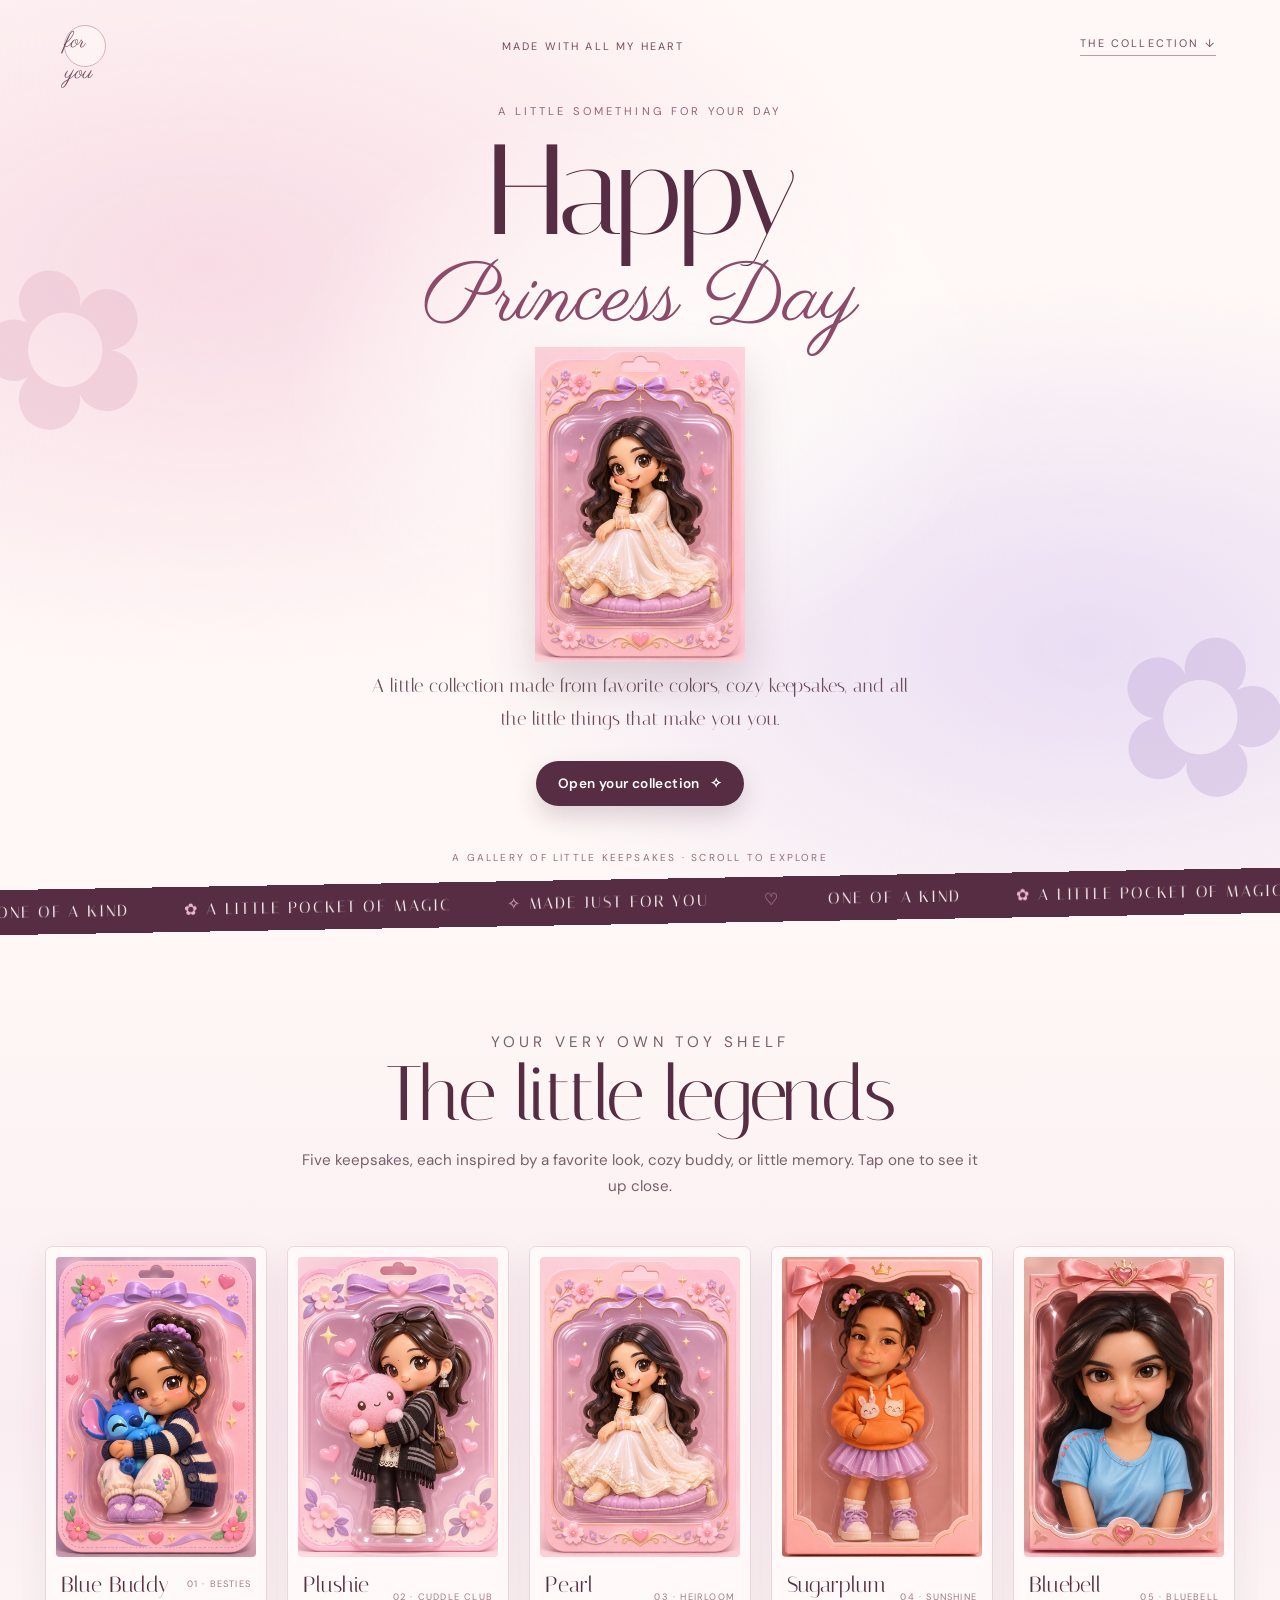
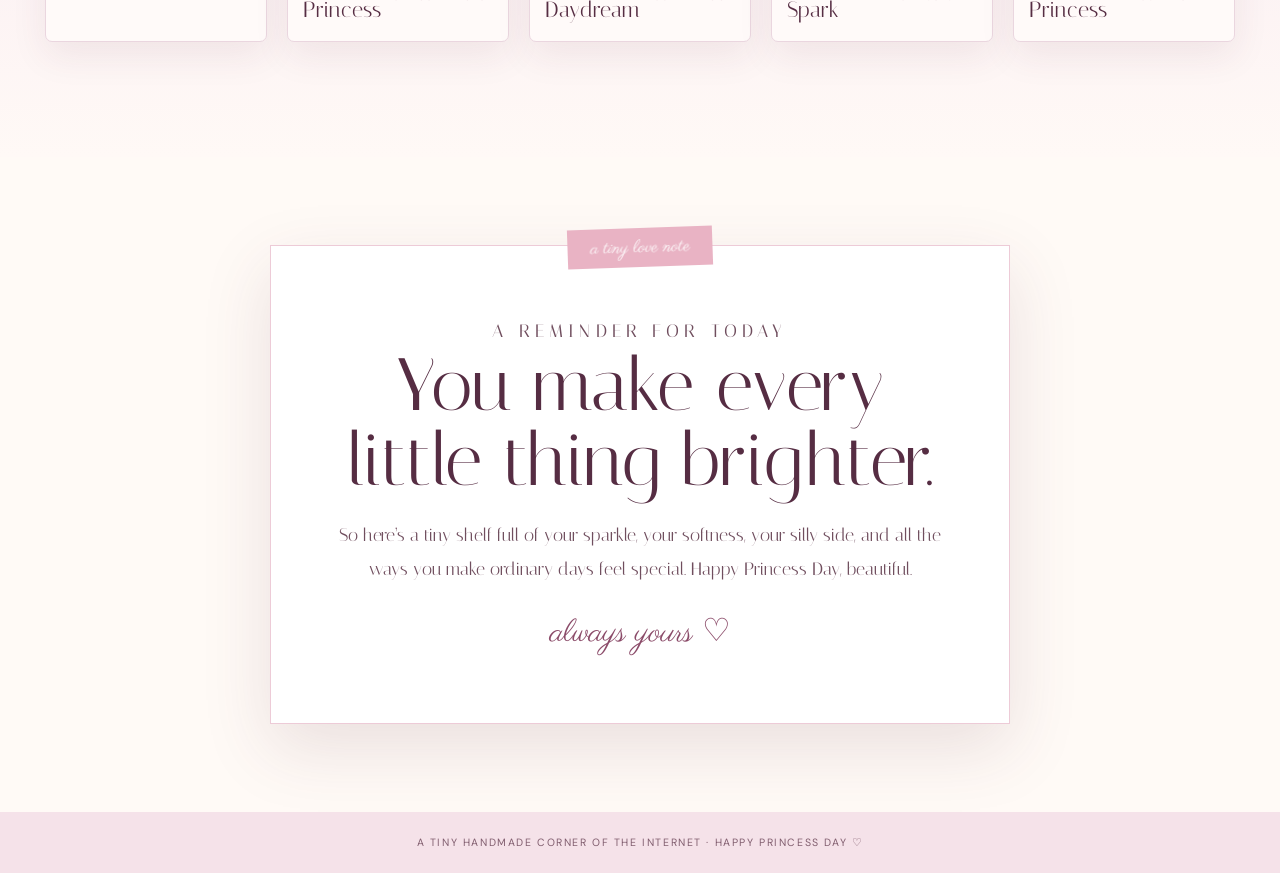
==== commit c9a4d861: "Refine Princess Day figure collection" ====
--- a/index.html
+++ b/index.html
@@ -4,8 +4,8 @@
   <meta charset="utf-8">
   <meta name="viewport" content="width=device-width, initial-scale=1">
   <meta name="theme-color" content="#f8dce7">
-  <meta name="description" content="A little Princess Day collection of custom kawaii collectible figures, made just for you.">
-  <title>Princess Day — A Little Figure Collection</title>
+  <meta name="description" content="A little Happy Princess Day collection of custom kawaii collectible figures, made just for you.">
+  <title>Happy Princess Day — A Little Figure Collection</title>
   <link rel="preconnect" href="https://fonts.googleapis.com">
   <link rel="preconnect" href="https://fonts.gstatic.com" crossorigin>
   <link href="https://fonts.googleapis.com/css2?family=DM+Sans:wght@400;500;600;700&family=Italiana&family=Parisienne&display=swap" rel="stylesheet">
@@ -38,7 +38,7 @@
     .section-head{max-width:690px;margin:0 auto 46px;text-align:center}
     .section-head h2{font:400 clamp(2.8rem,6vw,5rem)/1 Italiana,serif;color:var(--wine);margin:0 0 14px;letter-spacing:-.025em}
     .section-head p{font-size:.95rem;line-height:1.75;color:#795f6c;margin:0}
-    .grid{max-width:1190px;margin:auto;display:grid;grid-template-columns:repeat(4,minmax(0,1fr));gap:24px}
+    .grid{max-width:1190px;margin:auto;display:grid;grid-template-columns:repeat(5,minmax(0,1fr));gap:20px}
     .card{min-width:0;background:#fffaf9;border:1px solid #ead6df;border-radius:7px;padding:10px 10px 19px;box-shadow:0 14px 36px rgba(84,44,65,.08);transition:transform .32s cubic-bezier(.2,.8,.2,1),box-shadow .32s;cursor:zoom-in;animation:cardIn .7s both}
     .card:nth-child(2){animation-delay:.06s}.card:nth-child(3){animation-delay:.12s}.card:nth-child(4){animation-delay:.18s}.card:nth-child(5){animation-delay:.24s}.card:nth-child(6){animation-delay:.3s}.card:nth-child(7){animation-delay:.36s}.card:nth-child(8){animation-delay:.42s}
     .card:hover{transform:translateY(-7px) rotate(-.4deg);box-shadow:0 22px 45px rgba(84,44,65,.16)}
@@ -69,28 +69,25 @@
     <section class="hero" aria-labelledby="title">
       <div class="hero-inner">
         <p class="eyebrow">a little something for your day</p>
-        <h1 id="title">Princess <em>Day</em></h1>
+        <h1 id="title">Happy <em>Princess Day</em></h1>
         <img class="hero-art" src="assets/princess-day/figure-02.jpg" alt="A custom pearl-white princess collectible figure in a pink display box">
-        <p class="hero-copy">Eight tiny collectible versions, made from favorite colors, outfits, and all the little things that make you you.</p>
+        <p class="hero-copy">A little collection made from favorite colors, cozy keepsakes, and all the little things that make you you.</p>
         <a class="button" href="#collection">Open your collection <span aria-hidden="true">✧</span></a>
       </div>
       <div class="scroll-note">a gallery of little keepsakes · scroll to explore</div>
     </section>
     <div class="ribbon" aria-hidden="true"><div class="ribbon-track"><span>ONE OF A KIND <b>✿</b> A LITTLE POCKET OF MAGIC <b>✧</b> MADE JUST FOR YOU <b>♡</b></span><span>ONE OF A KIND <b>✿</b> A LITTLE POCKET OF MAGIC <b>✧</b> MADE JUST FOR YOU <b>♡</b></span></div></div>
     <section class="collection" id="collection" aria-labelledby="collection-title">
-      <div class="section-head"><p class="eyebrow">your very own toy shelf</p><h2 id="collection-title">The little legends</h2><p>Tap any keepsake to see it up close. Every figure is a fresh, playful illustration inspired by a different memory.</p></div>
+      <div class="section-head"><p class="eyebrow">your very own toy shelf</p><h2 id="collection-title">The little legends</h2><p>Five keepsakes, each inspired by a favorite look, cozy buddy, or little memory. Tap one to see it up close.</p></div>
       <div class="grid">
-        <article class="card" tabindex="0" role="button" aria-label="View Moonlit Muse figure larger" data-title="Moonlit Muse"><img src="assets/princess-day/figure-01.jpg" alt="A dark-haired collectible doll in a black and lilac jeweled dress"><div class="card-meta"><h3>Moonlit Muse</h3><span class="edition">01 · midnight</span></div></article>
-        <article class="card" tabindex="0" role="button" aria-label="View Pearl Daydream figure larger" data-title="Pearl Daydream"><img src="assets/princess-day/figure-02.jpg" alt="A dark-haired princess figure in a pearl-white embroidered dress"><div class="card-meta"><h3>Pearl Daydream</h3><span class="edition">02 · heirloom</span></div></article>
-        <article class="card" tabindex="0" role="button" aria-label="View Bluebell Buddy figure larger" data-title="Bluebell Buddy"><img src="assets/princess-day/figure-03.jpg" alt="A cute dark-haired figure in a soft blue outfit with tiny accessories"><div class="card-meta"><h3>Bluebell Buddy</h3><span class="edition">03 · daydream</span></div></article>
-        <article class="card" tabindex="0" role="button" aria-label="View Rose Royale figure larger" data-title="Rose Royale"><img src="assets/princess-day/figure-04.jpg" alt="A little princess figure in a rose-pink embroidered outfit"><div class="card-meta"><h3>Rose Royale</h3><span class="edition">04 · rose gold</span></div></article>
-        <article class="card" tabindex="0" role="button" aria-label="View Plushie Princess figure larger" data-title="Plushie Princess"><img src="assets/princess-day/figure-05.jpg" alt="A collectible figure in a striped cardigan holding a fluffy pink plush"><div class="card-meta"><h3>Plushie Princess</h3><span class="edition">05 · cuddle club</span></div></article>
-        <article class="card" tabindex="0" role="button" aria-label="View Blue Buddy figure larger" data-title="Blue Buddy"><img src="assets/princess-day/figure-06.jpg" alt="A cozy striped-cardigan figure hugging a bright blue plush friend"><div class="card-meta"><h3>Blue Buddy</h3><span class="edition">06 · besties</span></div></article>
-        <article class="card" tabindex="0" role="button" aria-label="View Sugarplum Spark figure larger" data-title="Sugarplum Spark"><img src="assets/princess-day/figure-07.jpg" alt="A playful figure in an orange hoodie with tiny pastel character patches"><div class="card-meta"><h3>Sugarplum Spark</h3><span class="edition">07 · sunshine</span></div></article>
-        <article class="card" tabindex="0" role="button" aria-label="View Starlight Darling figure larger" data-title="Starlight Darling"><img src="assets/princess-day/figure-08.jpg" alt="A dark-haired figure in an elegant black outfit with sparkling details"><div class="card-meta"><h3>Starlight Darling</h3><span class="edition">08 · starlight</span></div></article>
+        <article class="card" tabindex="0" role="button" aria-label="View Blue Buddy figure larger" data-title="Blue Buddy"><img src="assets/princess-day/figure-06.jpg" alt="A cozy striped-cardigan figure hugging a bright blue plush friend"><div class="card-meta"><h3>Blue Buddy</h3><span class="edition">01 · besties</span></div></article>
+        <article class="card" tabindex="0" role="button" aria-label="View Plushie Princess figure larger" data-title="Plushie Princess"><img src="assets/princess-day/figure-05.jpg" alt="A collectible figure in a striped cardigan holding a fluffy pink plush"><div class="card-meta"><h3>Plushie Princess</h3><span class="edition">02 · cuddle club</span></div></article>
+        <article class="card" tabindex="0" role="button" aria-label="View Pearl Daydream figure larger" data-title="Pearl Daydream"><img src="assets/princess-day/figure-02.jpg" alt="A dark-haired princess figure in a pearl-white embroidered dress"><div class="card-meta"><h3>Pearl Daydream</h3><span class="edition">03 · heirloom</span></div></article>
+        <article class="card" tabindex="0" role="button" aria-label="View Sugarplum Spark figure larger" data-title="Sugarplum Spark"><img src="assets/princess-day/figure-07.jpg" alt="A stylized collectible girl in an orange hoodie, lilac skirt, and flower buns"><div class="card-meta"><h3>Sugarplum Spark</h3><span class="edition">04 · sunshine</span></div></article>
+        <article class="card" tabindex="0" role="button" aria-label="View Bluebell Princess figure larger" data-title="Bluebell Princess"><img src="assets/princess-day/figure-03.jpg" alt="A lifelike stylized blue-dress collectible figure with long dark hair"><div class="card-meta"><h3>Bluebell Princess</h3><span class="edition">05 · bluebell</span></div></article>
       </div>
     </section>
-    <section class="note"><div class="note-card"><p class="eyebrow">a reminder for today</p><h2>You make every little thing brighter.</h2><p>So here’s a tiny shelf full of you: your sparkle, your softness, your silly side, and all the ways you make ordinary days feel special. Happy Princess Day, beautiful.</p><div class="sign">always yours ♡</div></div></section>
+    <section class="note"><div class="note-card"><p class="eyebrow">a reminder for today</p><h2>You make every little thing brighter.</h2><p>So here’s a tiny shelf full of your sparkle, your softness, your silly side, and all the ways you make ordinary days feel special. Happy Princess Day, beautiful.</p><div class="sign">always yours ♡</div></div></section>
   </main>
   <footer>a tiny handmade corner of the internet · happy princess day ♡</footer>
   <div class="lightbox" id="lightbox" role="dialog" aria-modal="true" aria-label="Figure preview"><button class="close" type="button" aria-label="Close preview">×</button><img src="" alt=""><div class="lightbox-label"></div></div>
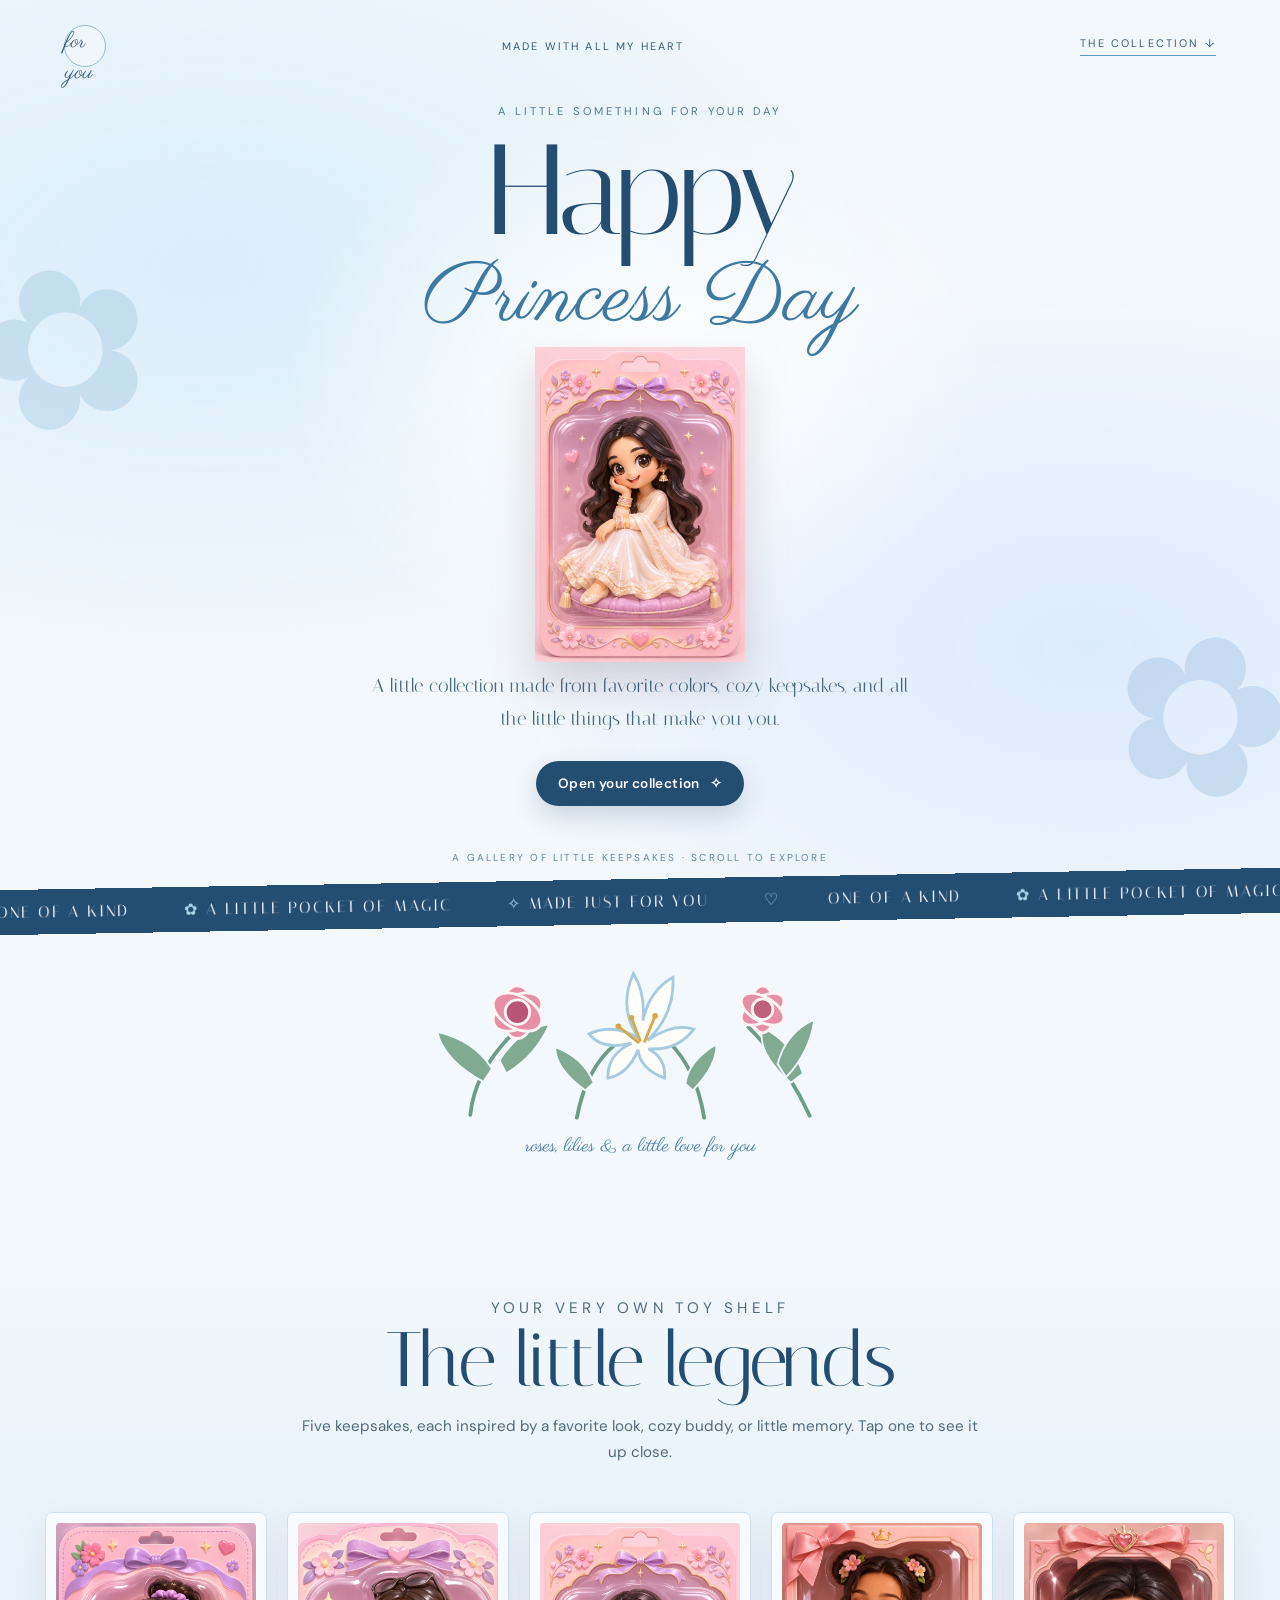
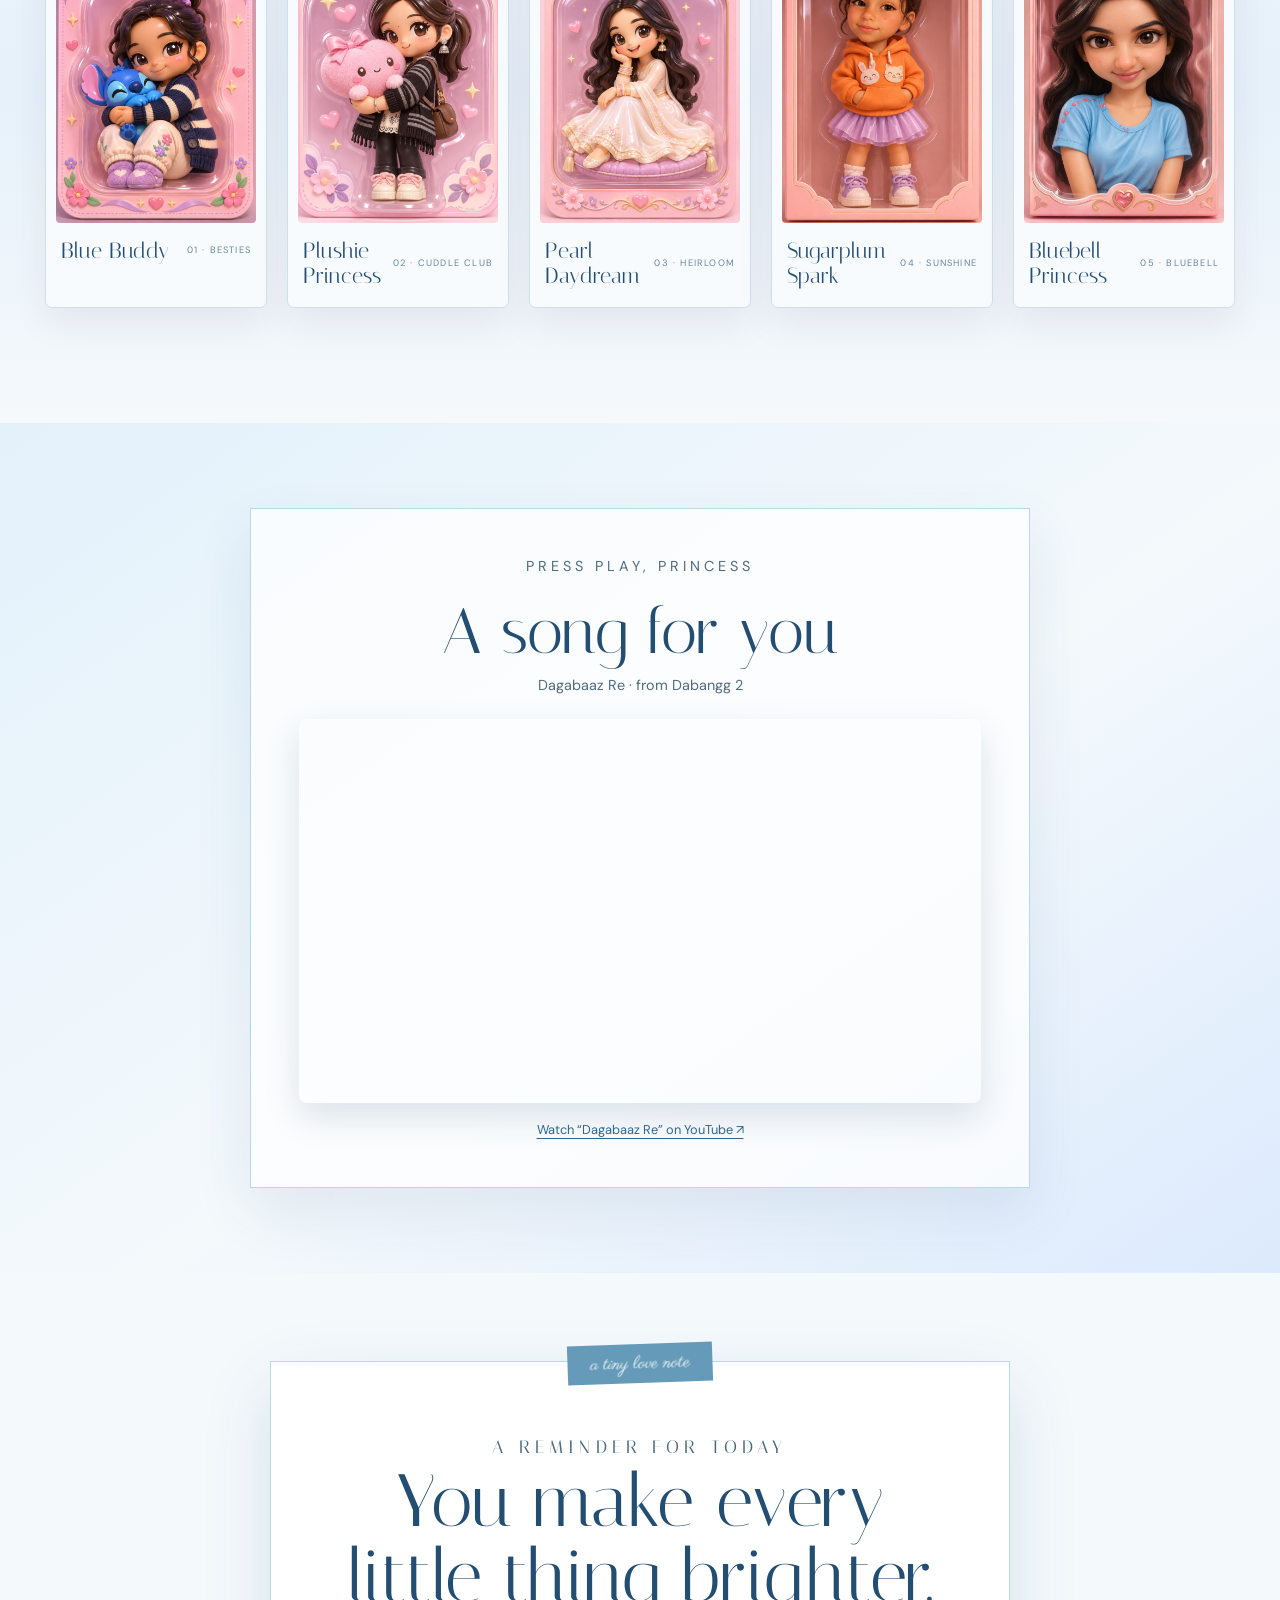
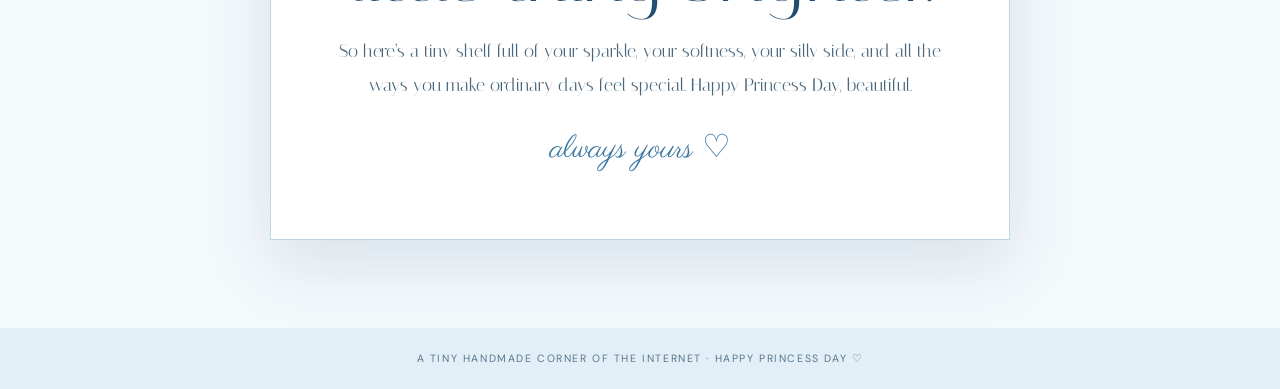
==== commit 735ab9a5: "Add blue floral theme and Princess Day song" ====
--- a/index.html
+++ b/index.html
@@ -3,58 +3,68 @@
 <head>
   <meta charset="utf-8">
   <meta name="viewport" content="width=device-width, initial-scale=1">
-  <meta name="theme-color" content="#f8dce7">
+  <meta name="theme-color" content="#d9edfa">
   <meta name="description" content="A little Happy Princess Day collection of custom kawaii collectible figures, made just for you.">
   <title>Happy Princess Day — A Little Figure Collection</title>
   <link rel="preconnect" href="https://fonts.googleapis.com">
   <link rel="preconnect" href="https://fonts.gstatic.com" crossorigin>
   <link href="https://fonts.googleapis.com/css2?family=DM+Sans:wght@400;500;600;700&family=Italiana&family=Parisienne&display=swap" rel="stylesheet">
   <style>
-    :root{--wine:#562d43;--berry:#8b4b69;--pink:#eea9c1;--pale:#fff8f6;--lilac:#d9c5ee;--gold:#bd9361;--ink:#483340;--shadow:0 24px 65px rgba(94,48,70,.13)}
+    :root{--wine:#244d72;--berry:#3e79a2;--pink:#93c7e4;--pale:#f3f8fc;--lilac:#dceafd;--gold:#b49c68;--ink:#293f53;--shadow:0 24px 65px rgba(36,77,114,.13)}
     *{box-sizing:border-box}
     html{scroll-behavior:smooth}
     body{margin:0;background:var(--pale);color:var(--ink);font-family:"DM Sans",sans-serif}
     a{color:inherit}
-    .topbar{position:absolute;z-index:2;top:0;left:0;width:100%;display:flex;align-items:center;justify-content:space-between;padding:25px clamp(20px,5vw,70px);font-size:.68rem;letter-spacing:.2em;text-transform:uppercase;color:#744b60}
-    .seal{width:42px;height:42px;border:1px solid #d6aebe;border-radius:50%;display:grid;place-items:center;font:1.4rem Parisienne;text-transform:none;letter-spacing:0;background:#fff8f6a8}
-    .topbar a{text-decoration:none;border-bottom:1px solid #c991a8;padding-bottom:5px}
-    .hero{min-height:94svh;display:grid;place-items:center;position:relative;overflow:hidden;padding:104px 22px 80px;text-align:center;background:radial-gradient(ellipse at 50% 43%,#fffdfb 0,transparent 39%),radial-gradient(ellipse at 16% 30%,#f8dbe5 0,transparent 46%),radial-gradient(ellipse at 85% 73%,#e9ddf4 0,transparent 40%),#fff8f6}
-    .hero:before,.hero:after{content:"✿";position:absolute;color:#e7b9cb;opacity:.46;font-size:clamp(7rem,17vw,14rem);line-height:1;pointer-events:none}
-    .hero:before{left:-2%;top:27%;transform:rotate(-18deg)}.hero:after{right:-1%;bottom:7%;color:#c8b1dd;transform:rotate(17deg)}
+    .topbar{position:absolute;z-index:2;top:0;left:0;width:100%;display:flex;align-items:center;justify-content:space-between;padding:25px clamp(20px,5vw,70px);font-size:.68rem;letter-spacing:.2em;text-transform:uppercase;color:#365c78}
+    .seal{width:42px;height:42px;border:1px solid #95bdd3;border-radius:50%;display:grid;place-items:center;font:1.4rem Parisienne;text-transform:none;letter-spacing:0;background:#f3f8fca8}
+    .topbar a{text-decoration:none;border-bottom:1px solid #5a9abd;padding-bottom:5px}
+    .hero{min-height:94svh;display:grid;place-items:center;position:relative;overflow:hidden;padding:104px 22px 80px;text-align:center;background:radial-gradient(ellipse at 50% 43%,#ffffff 0,transparent 39%),radial-gradient(ellipse at 16% 30%,#d9edfa 0,transparent 46%),radial-gradient(ellipse at 85% 73%,#dceafd 0,transparent 40%),#f3f8fc}
+    .hero:before,.hero:after{content:"✿";position:absolute;color:#a8cce2;opacity:.46;font-size:clamp(7rem,17vw,14rem);line-height:1;pointer-events:none}
+    .hero:before{left:-2%;top:27%;transform:rotate(-18deg)}.hero:after{right:-1%;bottom:7%;color:#a8c7e5;transform:rotate(17deg)}
     .hero-inner{max-width:870px;position:relative;z-index:1;animation:rise .9s cubic-bezier(.2,.8,.2,1) both}
-    .eyebrow{font-size:.7rem;letter-spacing:.28em;text-transform:uppercase;color:#94657a;margin:0 0 20px}
+    .eyebrow{font-size:.7rem;letter-spacing:.28em;text-transform:uppercase;color:#527994;margin:0 0 20px}
     h1,h2,h3,p{margin-top:0}
     h1{font:400 clamp(4rem,10vw,8.5rem)/.83 Italiana,serif;letter-spacing:-.045em;color:var(--wine);margin:0}
     h1 em{display:block;font:clamp(2.5rem,7vw,5.2rem)/1 Parisienne,cursive;color:var(--berry);letter-spacing:0;margin-top:.16em}
     .hero-art{display:block;width:min(27vw,210px);min-width:125px;margin:6px auto -10px;filter:drop-shadow(0 20px 22px rgba(96,54,76,.2));animation:float 5s ease-in-out infinite;mix-blend-mode:multiply}
-    .hero-copy{font:1.2rem/1.7 Italiana,serif;color:#6d4c5d;max-width:540px;margin:18px auto 26px}
-    .button{display:inline-flex;align-items:center;gap:10px;background:var(--wine);color:white;text-decoration:none;border:0;border-radius:99px;padding:14px 22px;font:600 .85rem "DM Sans",sans-serif;letter-spacing:.03em;box-shadow:0 11px 25px #562d4330;cursor:pointer;transition:transform .2s,background .2s}
-    .button:hover{transform:translateY(-3px);background:#75425c}
-    .scroll-note{position:absolute;bottom:22px;left:0;width:100%;font-size:.63rem;letter-spacing:.22em;text-transform:uppercase;color:#956e7e}
-    .ribbon{overflow:hidden;background:var(--wine);color:#fff7f4;padding:13px 0;transform:rotate(-1deg);margin:-7px -4px 0;position:relative;z-index:1}
+    .hero-copy{font:1.2rem/1.7 Italiana,serif;color:#47677e;max-width:540px;margin:18px auto 26px}
+    .button{display:inline-flex;align-items:center;gap:10px;background:var(--wine);color:white;text-decoration:none;border:0;border-radius:99px;padding:14px 22px;font:600 .85rem "DM Sans",sans-serif;letter-spacing:.03em;box-shadow:0 11px 25px #244d7230;cursor:pointer;transition:transform .2s,background .2s}
+    .button:hover{transform:translateY(-3px);background:#30688b}
+    .scroll-note{position:absolute;bottom:22px;left:0;width:100%;font-size:.63rem;letter-spacing:.22em;text-transform:uppercase;color:#6488a0}
+    .ribbon{overflow:hidden;background:var(--wine);color:#f7fbff;padding:13px 0;transform:rotate(-1deg);margin:-7px -4px 0;position:relative;z-index:1}
     .ribbon-track{display:flex;width:max-content;animation:marquee 28s linear infinite}
-    .ribbon span{white-space:nowrap;font:1rem Italiana,serif;letter-spacing:.12em;padding-right:3rem}.ribbon b{color:#edb7cb;font-weight:400;padding-left:3rem}
-    .collection{padding:105px 22px 115px;background:linear-gradient(180deg,#fff8f6,#faedf2 60%,#fff9f6)}
+    .ribbon span{white-space:nowrap;font:1rem Italiana,serif;letter-spacing:.12em;padding-right:3rem}.ribbon b{color:#a9d9ed;font-weight:400;padding-left:3rem}
+    .floral-band{padding:24px 20px 30px;text-align:center;background:#f2f8fc;color:#365c78}
+    .floral-band p{margin:0;font:1.28rem Parisienne,cursive;color:#3e79a2}
+    .floral-art{display:block;width:min(100%,660px);height:auto;margin:0 auto 5px;overflow:visible}
+    .music-section{padding:85px 22px;background:linear-gradient(145deg,#e3f1fb,#f4f9fc 55%,#dceafd);text-align:center}
+    .music-card{max-width:780px;margin:auto;padding:clamp(25px,5vw,48px);border:1px solid #b9d8e8;background:#ffffffbf;box-shadow:0 24px 55px #244d7218}
+    .music-card h2{font:400 clamp(2.6rem,6vw,4rem)/1 Italiana,serif;color:#244d72;margin:0 0 12px}
+    .music-card p{font-size:.9rem;color:#516b7d;margin:0 0 25px}
+    .song-frame{position:relative;width:100%;aspect-ratio:16/9;border-radius:8px;overflow:hidden;box-shadow:0 14px 35px #244d7226}
+    .song-frame iframe{position:absolute;inset:0;width:100%;height:100%;border:0}
+    .music-link{display:inline-block;margin-top:18px;font-size:.8rem;color:#30688b;text-decoration-thickness:1px;text-underline-offset:4px}
+    .collection{padding:105px 22px 115px;background:linear-gradient(180deg,#f3f8fc,#e6f1fa 60%,#f5f9fc)}
     .section-head{max-width:690px;margin:0 auto 46px;text-align:center}
     .section-head h2{font:400 clamp(2.8rem,6vw,5rem)/1 Italiana,serif;color:var(--wine);margin:0 0 14px;letter-spacing:-.025em}
-    .section-head p{font-size:.95rem;line-height:1.75;color:#795f6c;margin:0}
+    .section-head p{font-size:.95rem;line-height:1.75;color:#516b7d;margin:0}
     .grid{max-width:1190px;margin:auto;display:grid;grid-template-columns:repeat(5,minmax(0,1fr));gap:20px}
-    .card{min-width:0;background:#fffaf9;border:1px solid #ead6df;border-radius:7px;padding:10px 10px 19px;box-shadow:0 14px 36px rgba(84,44,65,.08);transition:transform .32s cubic-bezier(.2,.8,.2,1),box-shadow .32s;cursor:zoom-in;animation:cardIn .7s both}
+    .card{min-width:0;background:#f8fbfe;border:1px solid #cee0ec;border-radius:7px;padding:10px 10px 19px;box-shadow:0 14px 36px rgba(84,44,65,.08);transition:transform .32s cubic-bezier(.2,.8,.2,1),box-shadow .32s;cursor:zoom-in;animation:cardIn .7s both}
     .card:nth-child(2){animation-delay:.06s}.card:nth-child(3){animation-delay:.12s}.card:nth-child(4){animation-delay:.18s}.card:nth-child(5){animation-delay:.24s}.card:nth-child(6){animation-delay:.3s}.card:nth-child(7){animation-delay:.36s}.card:nth-child(8){animation-delay:.42s}
     .card:hover{transform:translateY(-7px) rotate(-.4deg);box-shadow:0 22px 45px rgba(84,44,65,.16)}
-    .card img{width:100%;display:block;aspect-ratio:2/3;object-fit:cover;border-radius:4px;background:#f4dce6}
+    .card img{width:100%;display:block;aspect-ratio:2/3;object-fit:cover;border-radius:4px;background:#dbeaf4}
     .card-meta{display:flex;align-items:center;justify-content:space-between;gap:8px;padding:15px 5px 0}
     .card h3{font:400 1.35rem Italiana,serif;color:var(--wine);margin:0}
-    .edition{font-size:.58rem;text-transform:uppercase;letter-spacing:.13em;color:#a0788a;white-space:nowrap}
-    .note{padding:88px 22px;background:#fffaf6;display:grid;place-items:center;text-align:center}
-    .note-card{max-width:740px;padding:clamp(32px,7vw,68px);background:#fff;border:1px solid #edcbd7;box-shadow:var(--shadow);position:relative}
-    .note-card:before{content:"a tiny love note";position:absolute;top:-18px;left:50%;transform:translateX(-50%) rotate(-2deg);padding:7px 23px;background:#e9b3c4;color:white;font:1.15rem Parisienne;white-space:nowrap}
+    .edition{font-size:.58rem;text-transform:uppercase;letter-spacing:.13em;color:#68859b;white-space:nowrap}
+    .note{padding:88px 22px;background:#f4f9fc;display:grid;place-items:center;text-align:center}
+    .note-card{max-width:740px;padding:clamp(32px,7vw,68px);background:#fff;border:1px solid #b9d8e8;box-shadow:var(--shadow);position:relative}
+    .note-card:before{content:"a tiny love note";position:absolute;top:-18px;left:50%;transform:translateX(-50%) rotate(-2deg);padding:7px 23px;background:#659bb8;color:white;font:1.15rem Parisienne;white-space:nowrap}
     .note h2{font:400 clamp(2.8rem,6vw,4.6rem)/1.02 Italiana,serif;color:var(--wine);margin:0 0 20px}
-    .note p{font:1.15rem/1.85 Italiana,serif;color:#704e5e;margin:0}
+    .note p{font:1.15rem/1.85 Italiana,serif;color:#48677c;margin:0}
     .note .sign{font:2rem Parisienne;color:var(--berry);margin-top:25px}
-    footer{padding:24px;text-align:center;background:#f5e2e9;color:#805d6e;font-size:.66rem;letter-spacing:.15em;text-transform:uppercase}
-    .lightbox{position:fixed;inset:0;z-index:10;background:#261b25e8;display:none;align-items:center;justify-content:center;padding:22px;backdrop-filter:blur(8px)}
-    .lightbox.open{display:flex}.lightbox img{display:block;max-width:min(88vw,570px);max-height:86vh;object-fit:contain;border:7px solid #fff8f6;border-radius:6px;box-shadow:0 30px 80px #0007}
+    footer{padding:24px;text-align:center;background:#e2eff7;color:#58758a;font-size:.66rem;letter-spacing:.15em;text-transform:uppercase}
+    .lightbox{position:fixed;inset:0;z-index:10;background:#182b3ce8;display:none;align-items:center;justify-content:center;padding:22px;backdrop-filter:blur(8px)}
+    .lightbox.open{display:flex}.lightbox img{display:block;max-width:min(88vw,570px);max-height:86vh;object-fit:contain;border:7px solid #f3f8fc;border-radius:6px;box-shadow:0 30px 80px #0007}
     .close{position:absolute;top:18px;right:22px;width:44px;height:44px;border:1px solid #ffffff80;border-radius:50%;background:transparent;color:white;font-size:1.6rem;cursor:pointer}
     .lightbox-label{position:absolute;bottom:18px;color:white;font:1.1rem Italiana,serif}
     @keyframes rise{from{opacity:0;transform:translateY(18px)}to{opacity:1;transform:none}}@keyframes float{0%,100%{transform:translateY(4px) rotate(1deg)}50%{transform:translateY(-8px) rotate(-1deg)}}@keyframes marquee{to{transform:translateX(-50%)}}@keyframes cardIn{from{opacity:0;transform:translateY(14px)}to{opacity:1;transform:none}}
@@ -77,6 +87,17 @@
       <div class="scroll-note">a gallery of little keepsakes · scroll to explore</div>
     </section>
     <div class="ribbon" aria-hidden="true"><div class="ribbon-track"><span>ONE OF A KIND <b>✿</b> A LITTLE POCKET OF MAGIC <b>✧</b> MADE JUST FOR YOU <b>♡</b></span><span>ONE OF A KIND <b>✿</b> A LITTLE POCKET OF MAGIC <b>✧</b> MADE JUST FOR YOU <b>♡</b></span></div></div>
+    <div class="floral-band" aria-label="Blue garden roses and lilies">
+      <svg class="floral-art" viewBox="0 0 700 190" role="img" aria-labelledby="floral-title">
+        <title id="floral-title">A little garden of roses and lilies</title>
+        <g fill="none" stroke="#6e9d87" stroke-width="4" stroke-linecap="round"><path d="M170 177Q175 127 223 83M530 178Q506 125 465 84M283 180Q293 127 324 102M418 180Q410 129 381 100"/></g>
+        <g fill="#80aa91" stroke="#f2f8fc" stroke-width="2"><path d="M184 142Q142 119 135 89Q174 98 193 128Z"/><path d="M201 119Q224 84 254 81Q239 115 208 133Z"/><path d="M510 143Q473 111 480 84Q512 101 523 133Z"/><path d="M496 123Q505 89 535 76Q530 111 505 137Z"/><path d="M292 151Q260 128 260 105Q290 116 301 143Z"/><path d="M406 151Q432 124 431 102Q402 119 398 144Z"/></g>
+        <g fill="#e78fa6" stroke="#fff5f7" stroke-width="3"><ellipse cx="220" cy="68" rx="17" ry="28"/><ellipse cx="220" cy="68" rx="17" ry="28" transform="rotate(60 220 68)"/><ellipse cx="220" cy="68" rx="17" ry="28" transform="rotate(120 220 68)"/><circle cx="220" cy="68" r="13" fill="#b95678"/><ellipse cx="480" cy="65" rx="13" ry="25"/><ellipse cx="480" cy="65" rx="13" ry="25" transform="rotate(60 480 65)"/><ellipse cx="480" cy="65" rx="13" ry="25" transform="rotate(120 480 65)"/><circle cx="480" cy="65" r="11" fill="#bd617d"/></g>
+        <g fill="#fffdf8" stroke="#a6cbe0" stroke-width="3"><path d="M350 97Q326 65 343 27Q356 48 353 77Q360 45 385 31Q387 70 358 98Q385 79 407 86Q390 109 359 107Q378 117 376 138Q350 128 348 108Q337 134 316 138Q315 113 341 101Q310 109 296 91Q323 79 350 97Z"/></g>
+        <g stroke="#d3a94b" stroke-width="3" stroke-linecap="round"><path d="M350 98L341 74M355 99L366 72M348 100L327 83"/></g><g fill="#d3a94b"><circle cx="341" cy="74" r="3"/><circle cx="366" cy="72" r="3"/><circle cx="327" cy="83" r="3"/></g>
+      </svg>
+      <p>roses, lilies &amp; a little love for you</p>
+    </div>
     <section class="collection" id="collection" aria-labelledby="collection-title">
       <div class="section-head"><p class="eyebrow">your very own toy shelf</p><h2 id="collection-title">The little legends</h2><p>Five keepsakes, each inspired by a favorite look, cozy buddy, or little memory. Tap one to see it up close.</p></div>
       <div class="grid">
@@ -86,6 +107,9 @@
         <article class="card" tabindex="0" role="button" aria-label="View Sugarplum Spark figure larger" data-title="Sugarplum Spark"><img src="assets/princess-day/figure-07.jpg" alt="A stylized collectible girl in an orange hoodie, lilac skirt, and flower buns"><div class="card-meta"><h3>Sugarplum Spark</h3><span class="edition">04 · sunshine</span></div></article>
         <article class="card" tabindex="0" role="button" aria-label="View Bluebell Princess figure larger" data-title="Bluebell Princess"><img src="assets/princess-day/figure-03.jpg" alt="A lifelike stylized blue-dress collectible figure with long dark hair"><div class="card-meta"><h3>Bluebell Princess</h3><span class="edition">05 · bluebell</span></div></article>
       </div>
+    </section>
+    <section class="music-section" aria-labelledby="music-title">
+      <div class="music-card"><p class="eyebrow">press play, princess</p><h2 id="music-title">A song for you</h2><p>Dagabaaz Re · from Dabangg 2</p><div class="song-frame"><iframe src="https://www.youtube-nocookie.com/embed/NRYlZqvTSSs?rel=0" title="Dagabaaz Re full song from Dabangg 2, official T-Series video" loading="lazy" allow="accelerometer; autoplay; clipboard-write; encrypted-media; gyroscope; picture-in-picture; web-share" referrerpolicy="strict-origin-when-cross-origin" allowfullscreen></iframe></div><a class="music-link" href="https://www.youtube.com/watch?v=NRYlZqvTSSs" target="_blank" rel="noopener noreferrer">Watch “Dagabaaz Re” on YouTube ↗</a></div>
     </section>
     <section class="note"><div class="note-card"><p class="eyebrow">a reminder for today</p><h2>You make every little thing brighter.</h2><p>So here’s a tiny shelf full of your sparkle, your softness, your silly side, and all the ways you make ordinary days feel special. Happy Princess Day, beautiful.</p><div class="sign">always yours ♡</div></div></section>
   </main>
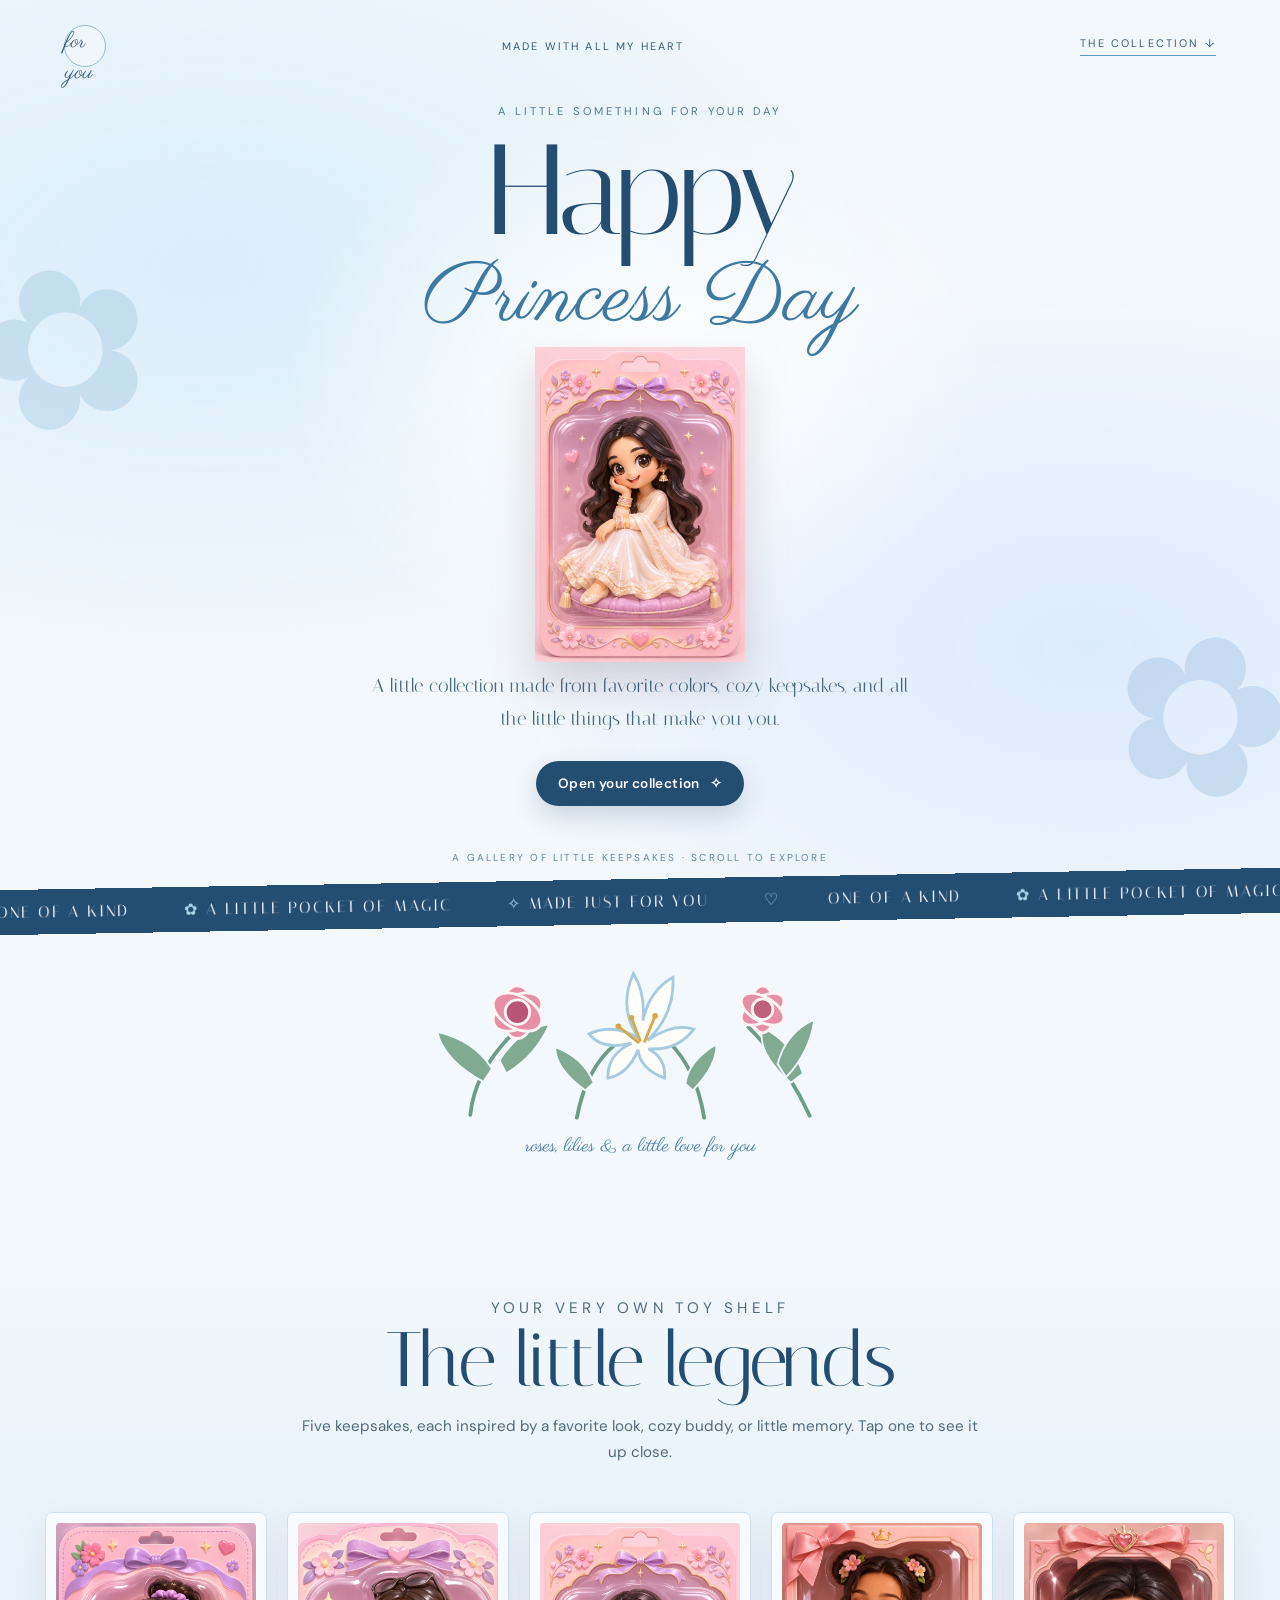
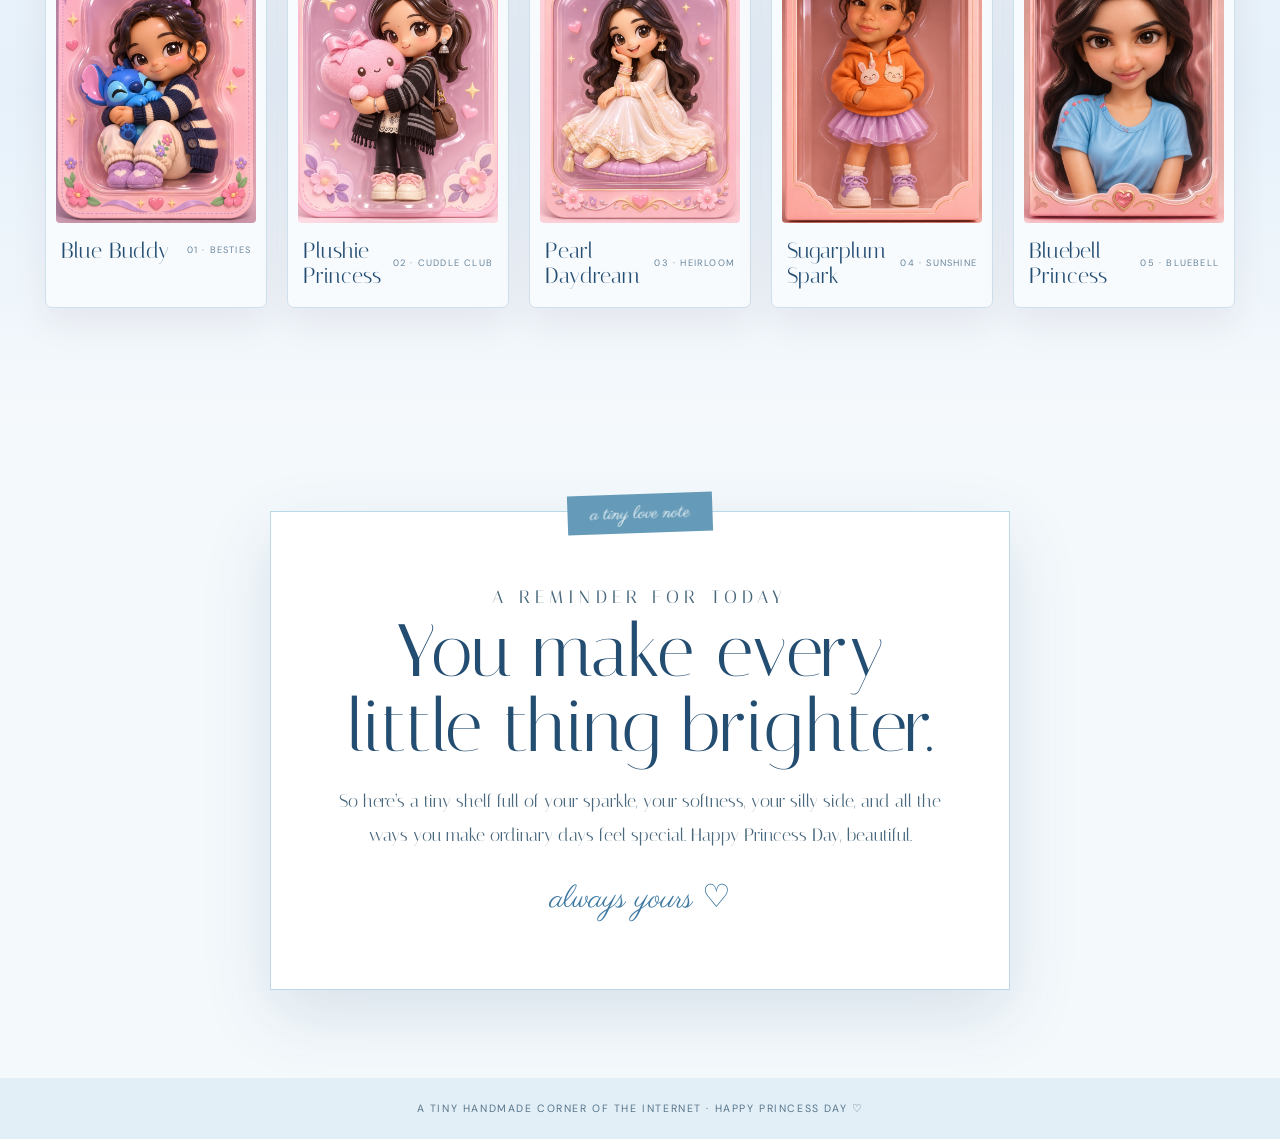
==== commit 1d54a8d4: "Remove song from Princess Day site" ====
--- a/index.html
+++ b/index.html
@@ -37,13 +37,6 @@
     .floral-band{padding:24px 20px 30px;text-align:center;background:#f2f8fc;color:#365c78}
     .floral-band p{margin:0;font:1.28rem Parisienne,cursive;color:#3e79a2}
     .floral-art{display:block;width:min(100%,660px);height:auto;margin:0 auto 5px;overflow:visible}
-    .music-section{padding:85px 22px;background:linear-gradient(145deg,#e3f1fb,#f4f9fc 55%,#dceafd);text-align:center}
-    .music-card{max-width:780px;margin:auto;padding:clamp(25px,5vw,48px);border:1px solid #b9d8e8;background:#ffffffbf;box-shadow:0 24px 55px #244d7218}
-    .music-card h2{font:400 clamp(2.6rem,6vw,4rem)/1 Italiana,serif;color:#244d72;margin:0 0 12px}
-    .music-card p{font-size:.9rem;color:#516b7d;margin:0 0 25px}
-    .song-frame{position:relative;width:100%;aspect-ratio:16/9;border-radius:8px;overflow:hidden;box-shadow:0 14px 35px #244d7226}
-    .song-frame iframe{position:absolute;inset:0;width:100%;height:100%;border:0}
-    .music-link{display:inline-block;margin-top:18px;font-size:.8rem;color:#30688b;text-decoration-thickness:1px;text-underline-offset:4px}
     .collection{padding:105px 22px 115px;background:linear-gradient(180deg,#f3f8fc,#e6f1fa 60%,#f5f9fc)}
     .section-head{max-width:690px;margin:0 auto 46px;text-align:center}
     .section-head h2{font:400 clamp(2.8rem,6vw,5rem)/1 Italiana,serif;color:var(--wine);margin:0 0 14px;letter-spacing:-.025em}
@@ -108,9 +101,6 @@
         <article class="card" tabindex="0" role="button" aria-label="View Bluebell Princess figure larger" data-title="Bluebell Princess"><img src="assets/princess-day/figure-03.jpg" alt="A lifelike stylized blue-dress collectible figure with long dark hair"><div class="card-meta"><h3>Bluebell Princess</h3><span class="edition">05 · bluebell</span></div></article>
       </div>
     </section>
-    <section class="music-section" aria-labelledby="music-title">
-      <div class="music-card"><p class="eyebrow">press play, princess</p><h2 id="music-title">A song for you</h2><p>Dagabaaz Re · from Dabangg 2</p><div class="song-frame"><iframe src="https://www.youtube-nocookie.com/embed/NRYlZqvTSSs?rel=0" title="Dagabaaz Re full song from Dabangg 2, official T-Series video" loading="lazy" allow="accelerometer; autoplay; clipboard-write; encrypted-media; gyroscope; picture-in-picture; web-share" referrerpolicy="strict-origin-when-cross-origin" allowfullscreen></iframe></div><a class="music-link" href="https://www.youtube.com/watch?v=NRYlZqvTSSs" target="_blank" rel="noopener noreferrer">Watch “Dagabaaz Re” on YouTube ↗</a></div>
-    </section>
     <section class="note"><div class="note-card"><p class="eyebrow">a reminder for today</p><h2>You make every little thing brighter.</h2><p>So here’s a tiny shelf full of your sparkle, your softness, your silly side, and all the ways you make ordinary days feel special. Happy Princess Day, beautiful.</p><div class="sign">always yours ♡</div></div></section>
   </main>
   <footer>a tiny handmade corner of the internet · happy princess day ♡</footer>
